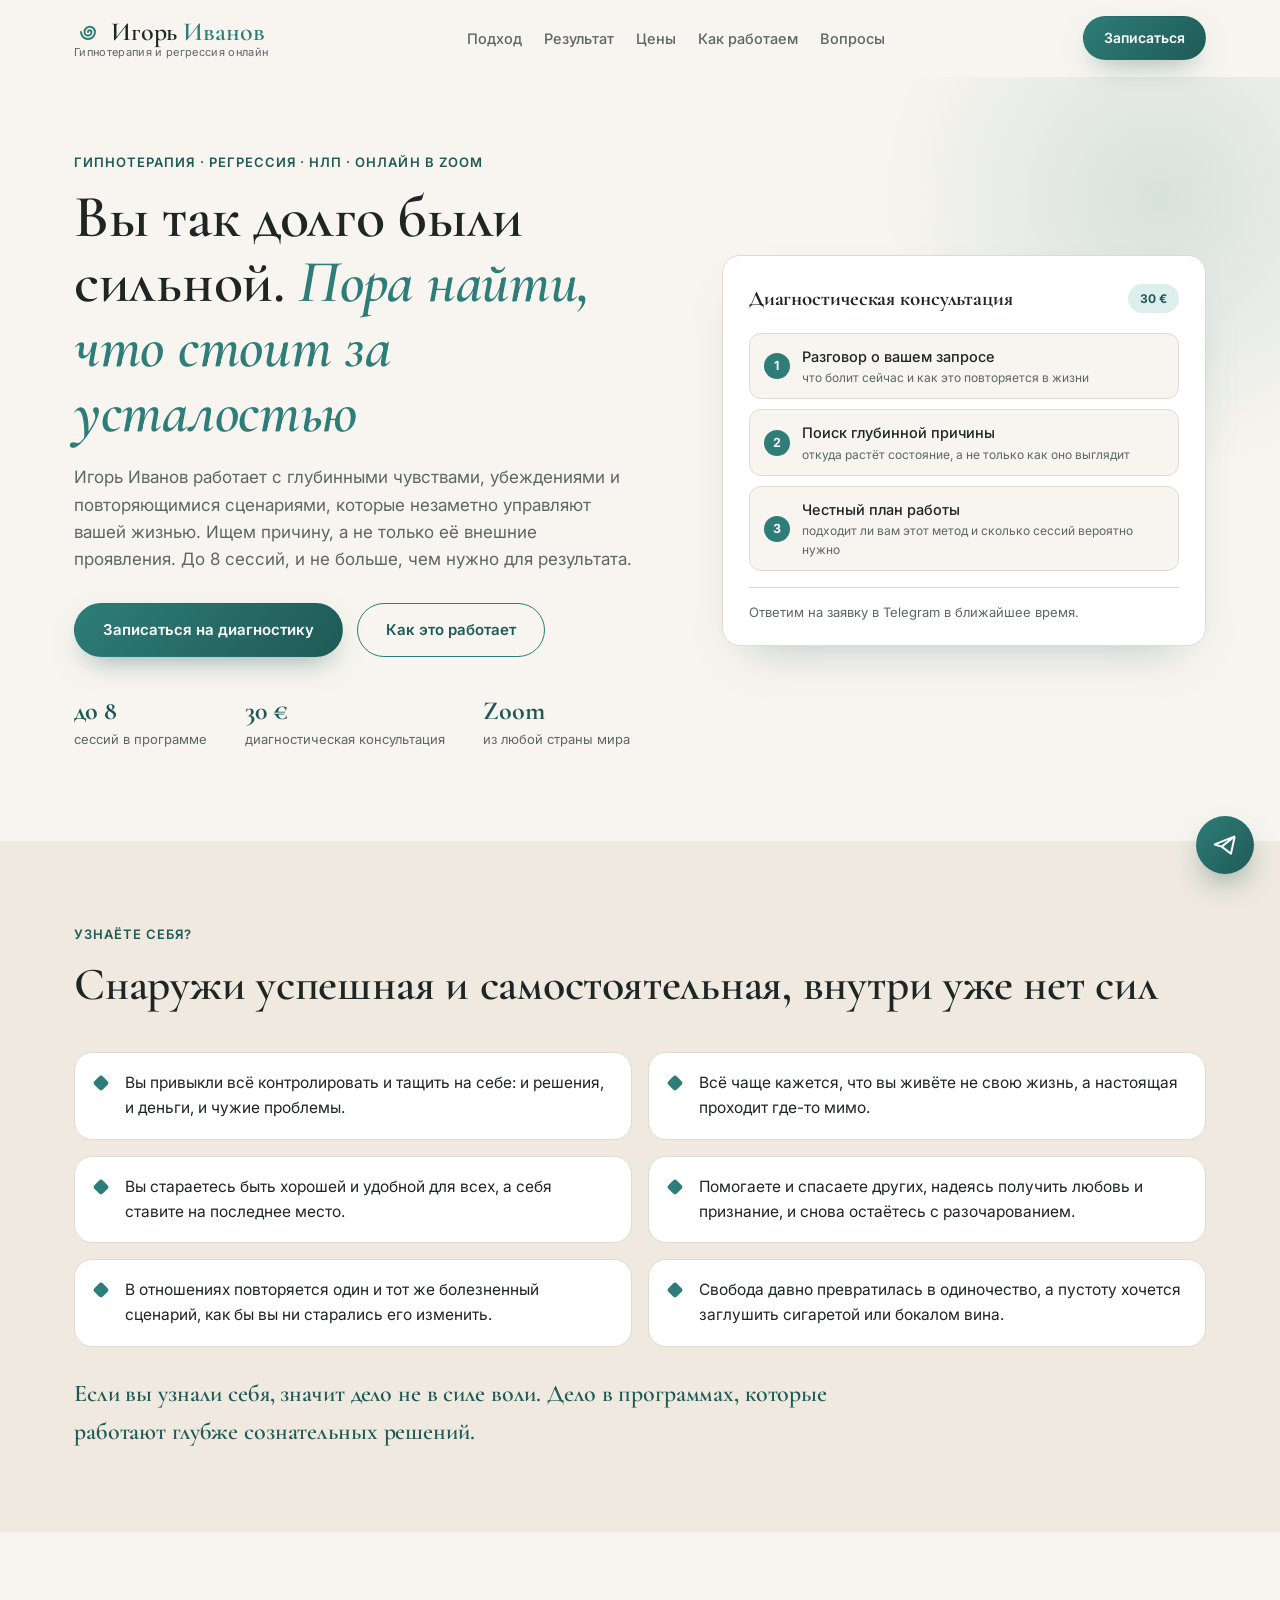
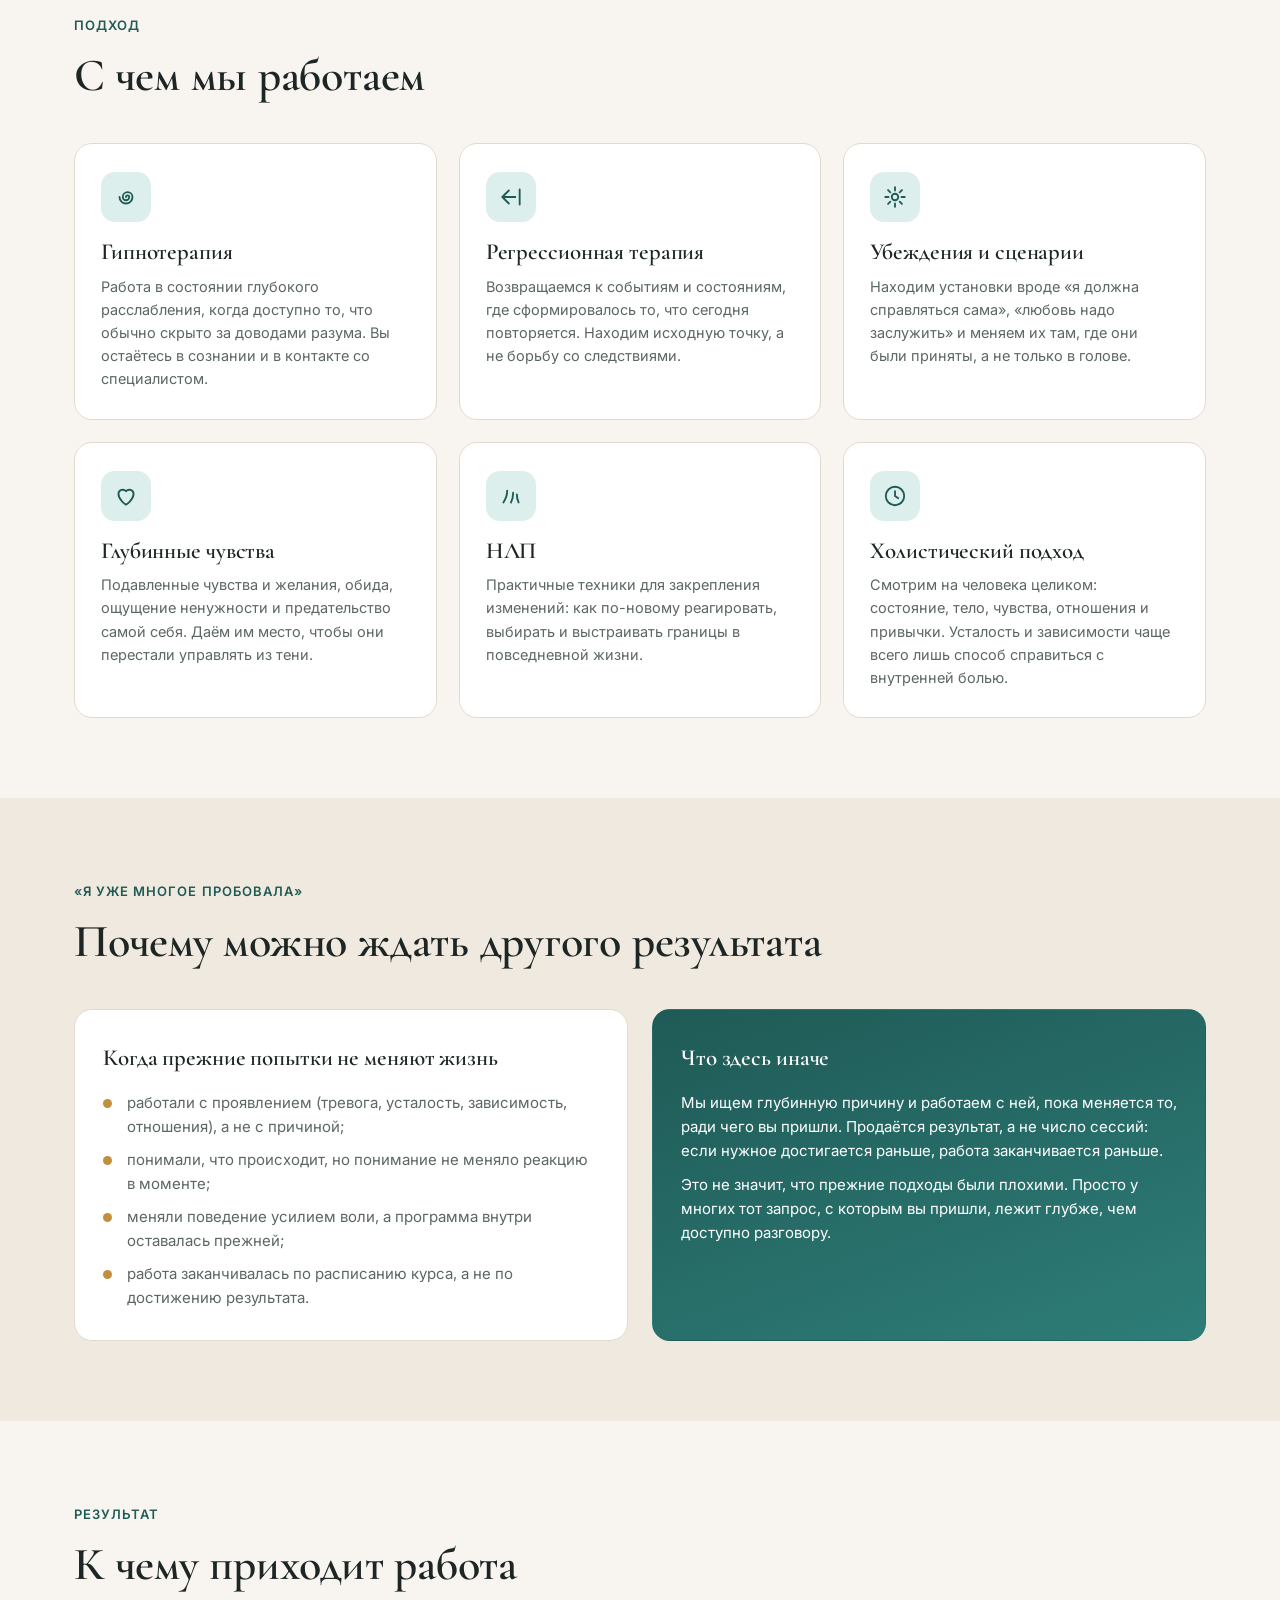
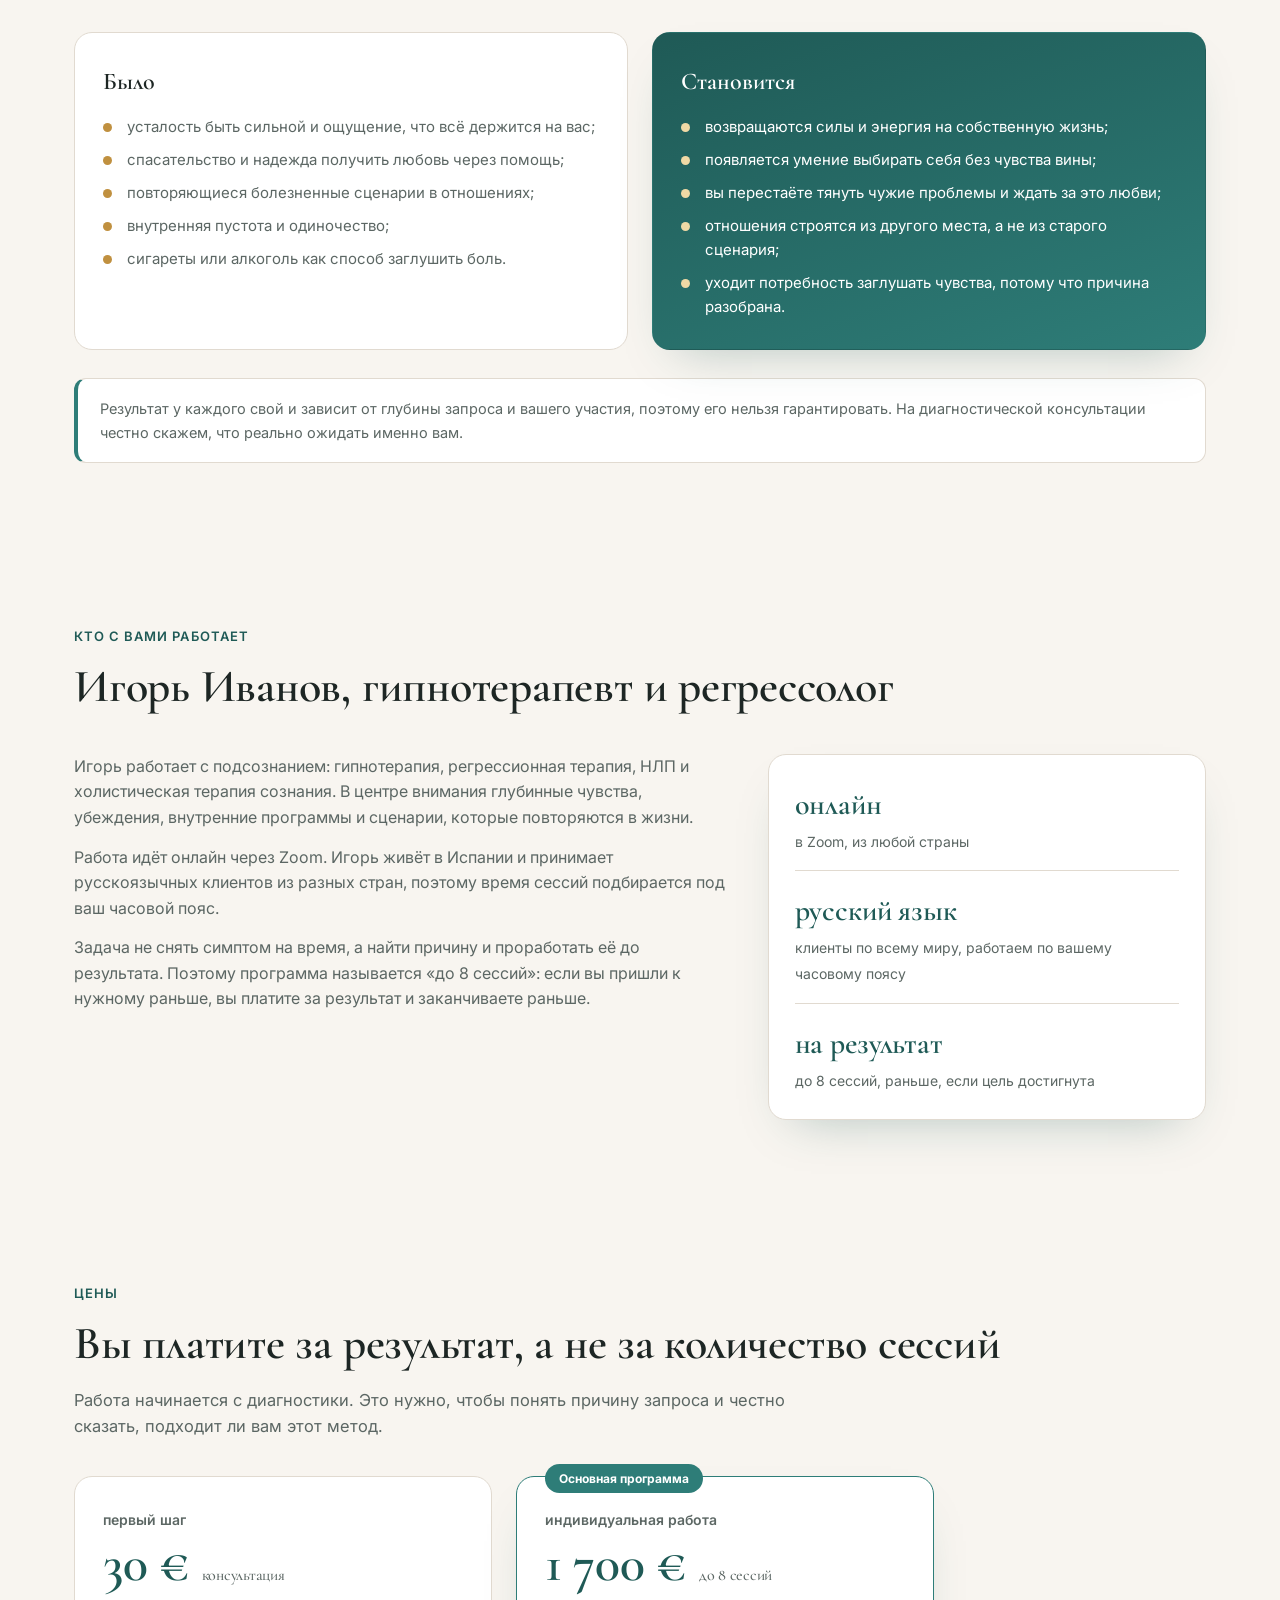
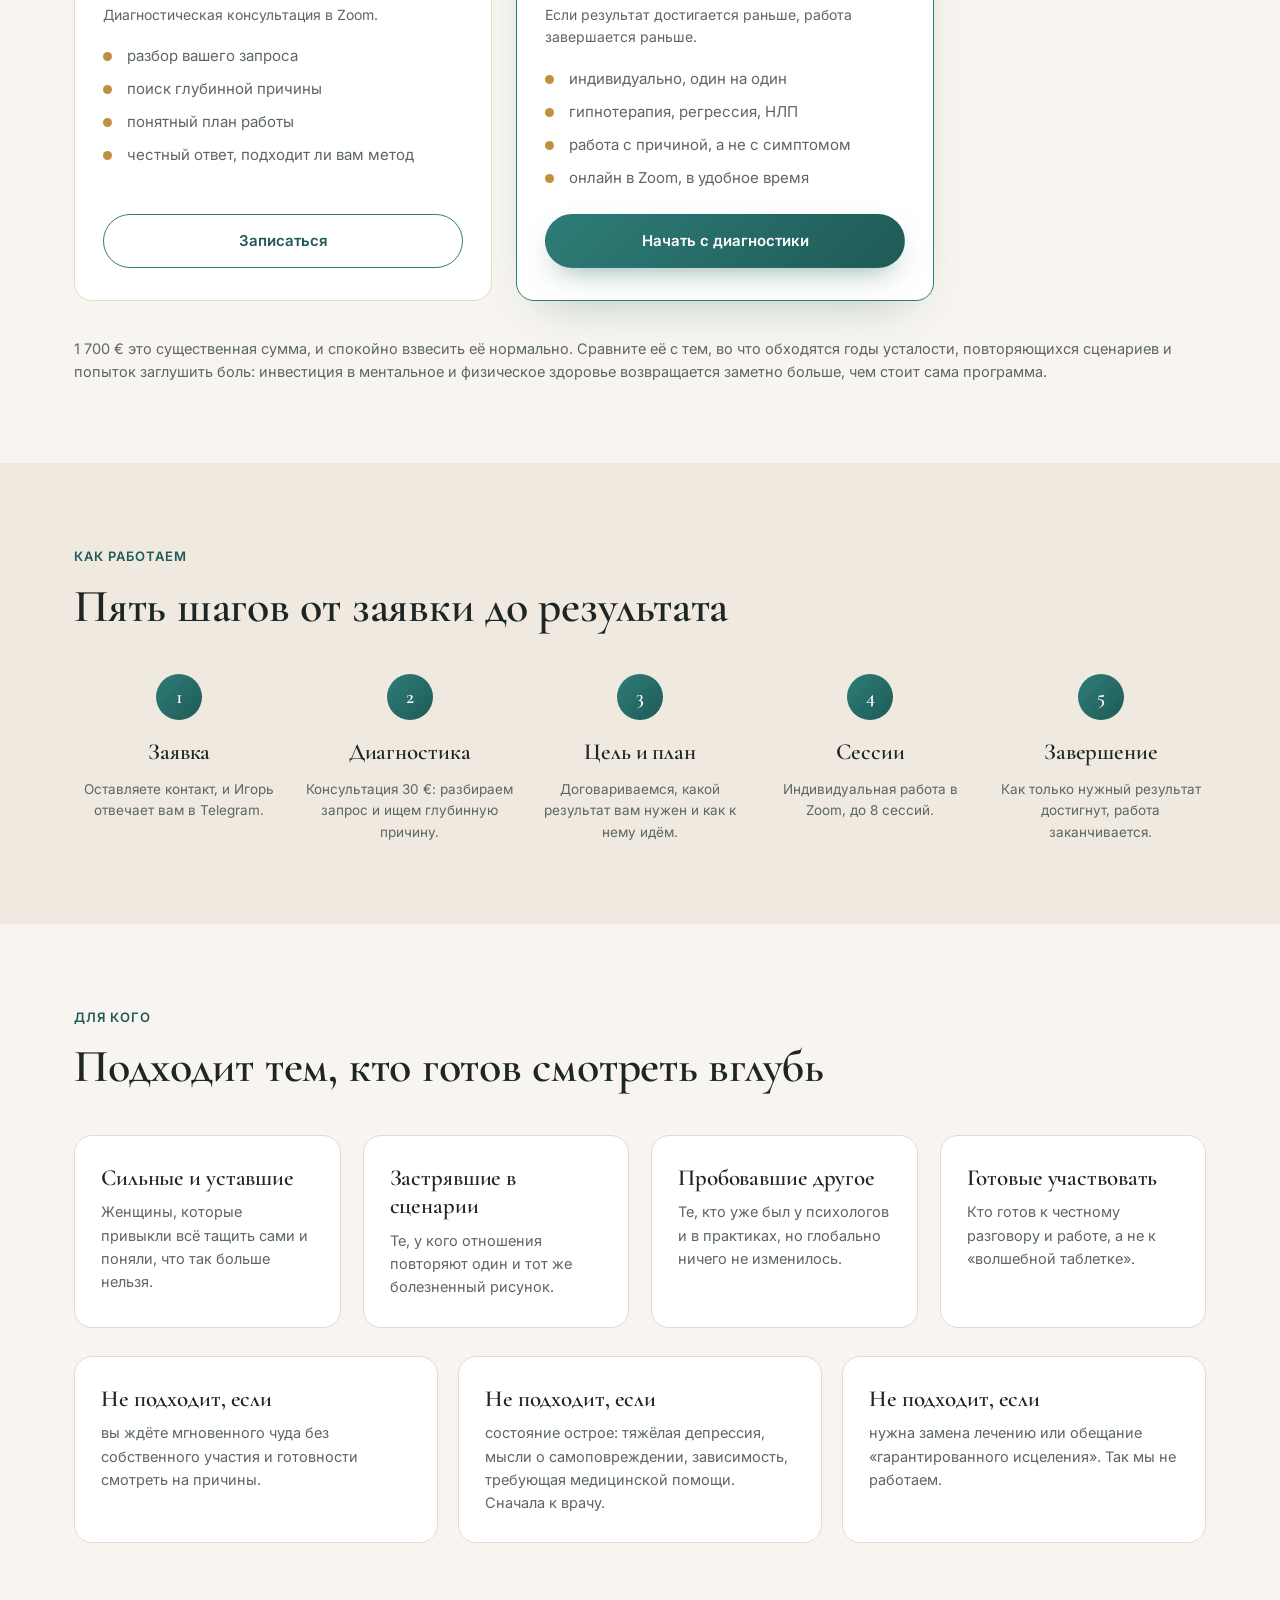
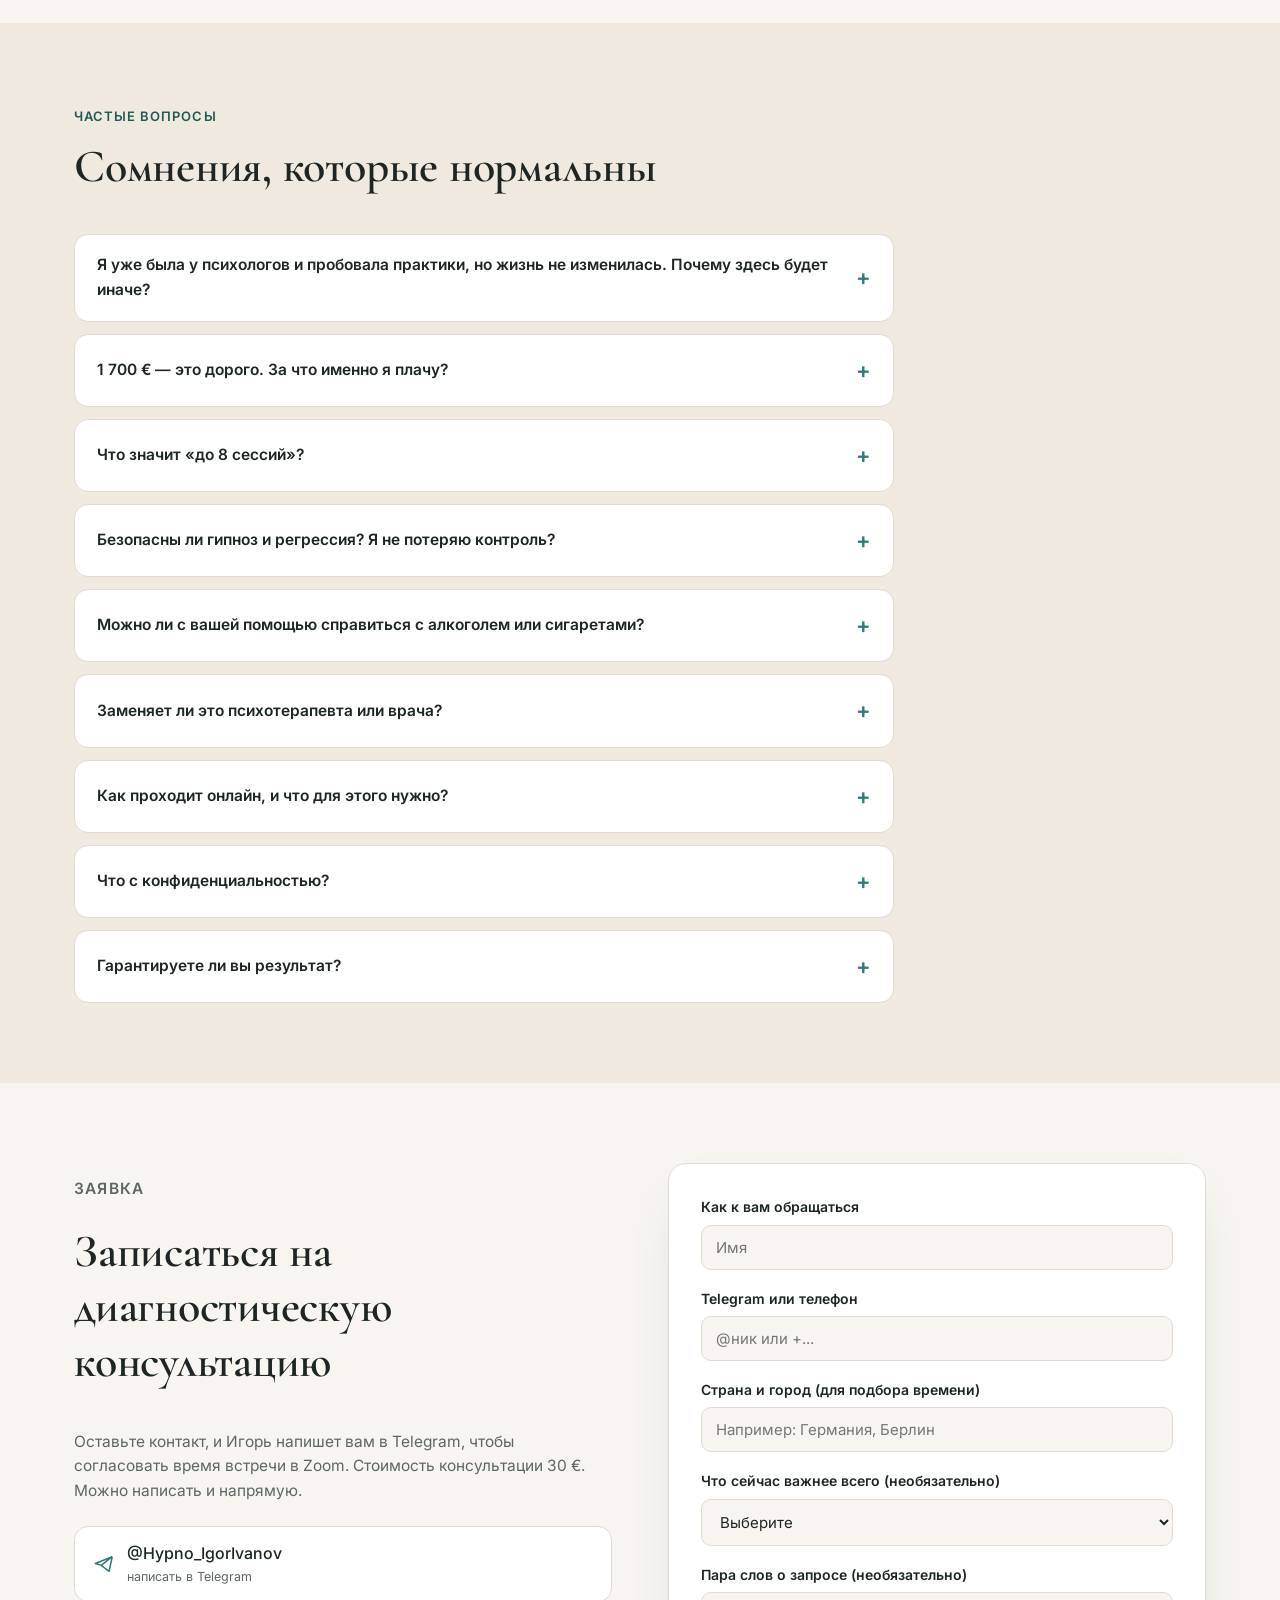
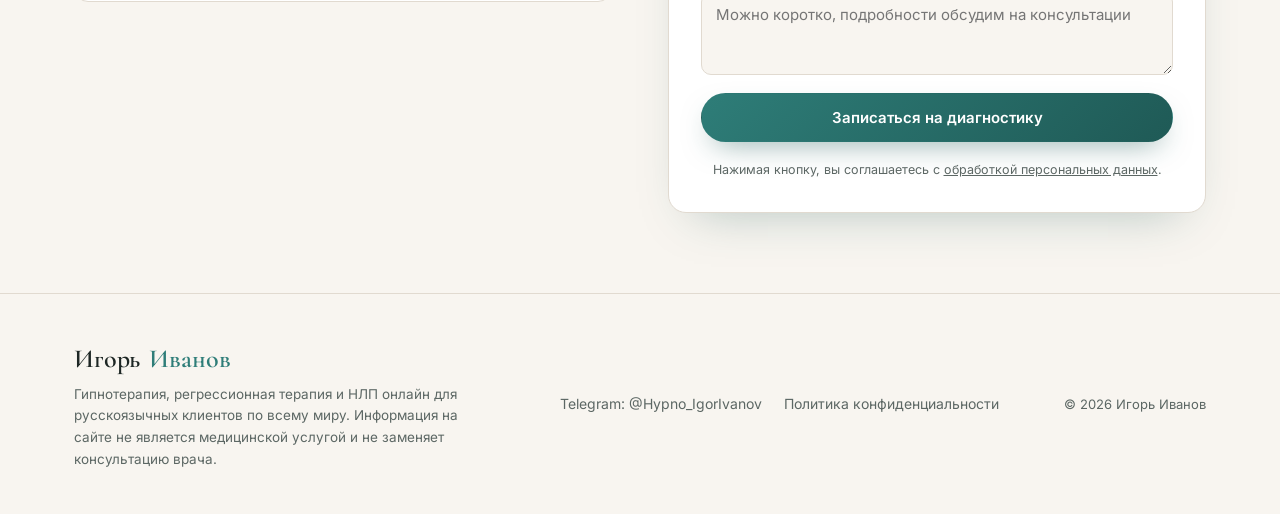
==== index.html @ 389a7cd5 "init: landing for Igor Ivanov hypnotherapist" ====
<!DOCTYPE html>
<html lang="ru">
<head>
<meta charset="UTF-8">
<meta name="viewport" content="width=device-width, initial-scale=1.0">
<title>Игорь Иванов — гипнотерапевт и регрессолог онлайн, работа с подсознанием</title>
<meta name="description" content="Игорь Иванов: гипнотерапия, регрессионная терапия и НЛП онлайн через Zoom для русскоязычных клиентов по всему миру. Находим глубинную причину, а не только симптомы. Диагностическая консультация 30 €, программа до 8 сессий.">
<link rel="preconnect" href="https://fonts.googleapis.com">
<link rel="preconnect" href="https://fonts.gstatic.com" crossorigin>
<link href="https://fonts.googleapis.com/css2?family=Cormorant+Garamond:ital,wght@0,500;0,600;0,700;1,500;1,600&family=Inter:wght@400;500;600;700;800&display=swap" rel="stylesheet">
<link rel="stylesheet" href="styles.css">
<link rel="stylesheet" href="blog/blog.css">
<link rel="alternate" type="application/rss+xml" title="Блог" href="feed.xml">
</head>
<body>

<header class="header" id="header">
  <div class="container header__inner">
    <a href="#top" class="logo">
      <span class="logo__main">
        <svg class="logo__mark" width="28" height="28" viewBox="0 0 32 32" fill="none"><path d="M16 16a2 2 0 0 1 4 0a4 4 0 0 1-8 0a6 6 0 0 1 12 0a8 8 0 0 1-16 0" stroke="currentColor" stroke-width="2.2" stroke-linecap="round"/></svg>
        <span>Игорь <i>Иванов</i></span>
      </span>
      <span class="logo__suffix">Гипнотерапия и регрессия онлайн</span>
    </a>
    <nav class="nav" id="nav">
      <a href="#approach">Подход</a>
      <a href="#result">Результат</a>
      <a href="#pricing">Цены</a>
      <a href="#process">Как работаем</a>
      <a href="#faq">Вопросы</a>
    <!-- BLOGNAV:START --><!-- BLOGNAV:END --></nav>
    <div class="header__actions">
      <a href="#contact" class="btn btn--primary btn--sm">Записаться</a>
    </div>
    <button class="burger" id="burger" aria-label="Меню">
      <span></span><span></span><span></span>
    </button>
  </div>
</header>

<main id="top">

  <!-- HERO -->
  <section class="hero">
    <div class="container hero__inner">
      <div class="hero__content">
        <p class="eyebrow">Гипнотерапия · регрессия · НЛП · онлайн в Zoom</p>
        <h1>Вы так долго были сильной. <span>Пора найти, что стоит за усталостью</span></h1>
        <p class="hero__lead">Игорь Иванов работает с глубинными чувствами, убеждениями и повторяющимися сценариями, которые незаметно управляют вашей жизнью. Ищем причину, а не только её внешние проявления. До 8 сессий, и не больше, чем нужно для результата.</p>
        <div class="hero__cta">
          <a href="#contact" class="btn btn--primary">Записаться на диагностику</a>
          <a href="#approach" class="btn btn--ghost">Как это работает</a>
        </div>
        <div class="hero__stats">
          <div class="stat"><strong>до 8</strong><span>сессий в программе</span></div>
          <div class="stat"><strong>30 €</strong><span>диагностическая консультация</span></div>
          <div class="stat"><strong>Zoom</strong><span>из любой страны мира</span></div>
        </div>
      </div>
      <div class="hero__card">
        <div class="hero__card-top">
          <span class="hero__card-title">Диагностическая консультация</span>
          <span class="hero__card-badge">30 €</span>
        </div>
        <ol class="pipeline">
          <li><span class="pipeline__n">1</span><span>Разговор о вашем запросе<small>что болит сейчас и как это повторяется в жизни</small></span></li>
          <li><span class="pipeline__n">2</span><span>Поиск глубинной причины<small>откуда растёт состояние, а не только как оно выглядит</small></span></li>
          <li><span class="pipeline__n">3</span><span>Честный план работы<small>подходит ли вам этот метод и сколько сессий вероятно нужно</small></span></li>
        </ol>
        <p class="hero__card-foot">Ответим на заявку в Telegram в ближайшее время.</p>
      </div>
    </div>
  </section>

  <!-- УЗНАЁТЕ СЕБЯ -->
  <section class="recognize" id="recognize">
    <div class="container">
      <p class="section-eyebrow">Узнаёте себя?</p>
      <h2 class="section-title">Снаружи успешная и самостоятельная, внутри уже нет сил</h2>
      <ul class="recognize__list">
        <li>Вы привыкли всё контролировать и тащить на себе: и решения, и деньги, и чужие проблемы.</li>
        <li>Всё чаще кажется, что вы живёте не свою жизнь, а настоящая проходит где-то мимо.</li>
        <li>Вы стараетесь быть хорошей и удобной для всех, а себя ставите на последнее место.</li>
        <li>Помогаете и спасаете других, надеясь получить любовь и признание, и снова остаётесь с разочарованием.</li>
        <li>В отношениях повторяется один и тот же болезненный сценарий, как бы вы ни старались его изменить.</li>
        <li>Свобода давно превратилась в одиночество, а пустоту хочется заглушить сигаретой или бокалом вина.</li>
      </ul>
      <p class="recognize__care">Если вы узнали себя, значит дело не в силе воли. Дело в программах, которые работают глубже сознательных решений.</p>
    </div>
  </section>

  <!-- ПОДХОД -->
  <section class="services" id="approach">
    <div class="container">
      <p class="section-eyebrow">Подход</p>
      <h2 class="section-title">С чем мы работаем</h2>
      <div class="audience">
        <div class="audience__card">
          <div class="audience__icon"><svg width="26" height="26" viewBox="0 0 24 24" fill="none"><path d="M12 12a1.5 1.5 0 0 1 3 0a3 3 0 0 1-6 0a4.5 4.5 0 0 1 9 0a6 6 0 0 1-12 0" stroke="currentColor" stroke-width="1.7" stroke-linecap="round"/></svg></div>
          <h3>Гипнотерапия</h3>
          <p>Работа в состоянии глубокого расслабления, когда доступно то, что обычно скрыто за доводами разума. Вы остаётесь в сознании и в контакте со специалистом.</p>
        </div>
        <div class="audience__card">
          <div class="audience__icon"><svg width="26" height="26" viewBox="0 0 24 24" fill="none"><path d="M4 12h12M10 6l-6 6 6 6M20 5v14" stroke="currentColor" stroke-width="1.7" stroke-linecap="round" stroke-linejoin="round"/></svg></div>
          <h3>Регрессионная терапия</h3>
          <p>Возвращаемся к событиям и состояниям, где сформировалось то, что сегодня повторяется. Находим исходную точку, а не борьбу со следствиями.</p>
        </div>
        <div class="audience__card">
          <div class="audience__icon"><svg width="26" height="26" viewBox="0 0 24 24" fill="none"><circle cx="12" cy="12" r="3" stroke="currentColor" stroke-width="1.7"/><path d="M12 3v3M12 18v3M3 12h3M18 12h3M5.6 5.6l2.1 2.1M16.3 16.3l2.1 2.1M18.4 5.6l-2.1 2.1M7.7 16.3l-2.1 2.1" stroke="currentColor" stroke-width="1.7" stroke-linecap="round"/></svg></div>
          <h3>Убеждения и сценарии</h3>
          <p>Находим установки вроде «я должна справляться сама», «любовь надо заслужить» и меняем их там, где они были приняты, а не только в голове.</p>
        </div>
        <div class="audience__card">
          <div class="audience__icon"><svg width="26" height="26" viewBox="0 0 24 24" fill="none"><path d="M12 20s-7-4.4-7-10a4 4 0 0 1 7-2.4A4 4 0 0 1 19 10c0 5.6-7 10-7 10z" stroke="currentColor" stroke-width="1.7" stroke-linejoin="round"/></svg></div>
          <h3>Глубинные чувства</h3>
          <p>Подавленные чувства и желания, обида, ощущение ненужности и предательство самой себя. Даём им место, чтобы они перестали управлять из тени.</p>
        </div>
        <div class="audience__card">
          <div class="audience__icon"><svg width="26" height="26" viewBox="0 0 24 24" fill="none"><path d="M5 18c2-3 3.5-6.5 3.5-11M12 18c1.2-2.6 2-5.4 2-9M19 18c-1-2.4-1.6-4.8-1.6-7.4" stroke="currentColor" stroke-width="1.7" stroke-linecap="round"/></svg></div>
          <h3>НЛП</h3>
          <p>Практичные техники для закрепления изменений: как по-новому реагировать, выбирать и выстраивать границы в повседневной жизни.</p>
        </div>
        <div class="audience__card">
          <div class="audience__icon"><svg width="26" height="26" viewBox="0 0 24 24" fill="none"><circle cx="12" cy="12" r="8.5" stroke="currentColor" stroke-width="1.7"/><path d="M12 7.5V12l3 2" stroke="currentColor" stroke-width="1.7" stroke-linecap="round"/></svg></div>
          <h3>Холистический подход</h3>
          <p>Смотрим на человека целиком: состояние, тело, чувства, отношения и привычки. Усталость и зависимости чаще всего лишь способ справиться с внутренней болью.</p>
        </div>
      </div>
    </div>
  </section>

  <!-- ПОЧЕМУ ЭТО РАБОТАЕТ / ВОЗРАЖЕНИЕ -->
  <section class="method" id="method">
    <div class="container">
      <p class="section-eyebrow">«Я уже многое пробовала»</p>
      <h2 class="section-title">Почему можно ждать другого результата</h2>
      <div class="method__grid">
        <div class="method__box">
          <h3>Когда прежние попытки не меняют жизнь</h3>
          <ul class="checklist">
            <li>работали с проявлением (тревога, усталость, зависимость, отношения), а не с причиной;</li>
            <li>понимали, что происходит, но понимание не меняло реакцию в моменте;</li>
            <li>меняли поведение усилием воли, а программа внутри оставалась прежней;</li>
            <li>работа заканчивалась по расписанию курса, а не по достижению результата.</li>
          </ul>
        </div>
        <div class="method__box method__box--accent">
          <h3>Что здесь иначе</h3>
          <p>Мы ищем глубинную причину и работаем с ней, пока меняется то, ради чего вы пришли. Продаётся результат, а не число сессий: если нужное достигается раньше, работа заканчивается раньше.</p>
          <p>Это не значит, что прежние подходы были плохими. Просто у многих тот запрос, с которым вы пришли, лежит глубже, чем доступно разговору.</p>
        </div>
      </div>
    </div>
  </section>

  <!-- РЕЗУЛЬТАТ -->
  <section class="services" id="result">
    <div class="container">
      <p class="section-eyebrow">Результат</p>
      <h2 class="section-title">К чему приходит работа</h2>
      <div class="ba">
        <div class="ba__col">
          <h3>Было</h3>
          <ul class="checklist">
            <li>усталость быть сильной и ощущение, что всё держится на вас;</li>
            <li>спасательство и надежда получить любовь через помощь;</li>
            <li>повторяющиеся болезненные сценарии в отношениях;</li>
            <li>внутренняя пустота и одиночество;</li>
            <li>сигареты или алкоголь как способ заглушить боль.</li>
          </ul>
        </div>
        <div class="ba__col ba__col--after">
          <h3>Становится</h3>
          <ul class="checklist">
            <li>возвращаются силы и энергия на собственную жизнь;</li>
            <li>появляется умение выбирать себя без чувства вины;</li>
            <li>вы перестаёте тянуть чужие проблемы и ждать за это любви;</li>
            <li>отношения строятся из другого места, а не из старого сценария;</li>
            <li>уходит потребность заглушать чувства, потому что причина разобрана.</li>
          </ul>
        </div>
      </div>
      <p class="notice">Результат у каждого свой и зависит от глубины запроса и вашего участия, поэтому его нельзя гарантировать. На диагностической консультации честно скажем, что реально ожидать именно вам.</p>
    </div>
  </section>

  <!-- ОБ ЭКСПЕРТЕ -->
  <section class="who" id="about">
    <div class="container">
      <p class="section-eyebrow">Кто с вами работает</p>
      <h2 class="section-title">Игорь Иванов, гипнотерапевт и регрессолог</h2>
      <div class="about__grid">
        <div class="about__text">
          <p>Игорь работает с подсознанием: гипнотерапия, регрессионная терапия, НЛП и холистическая терапия сознания. В центре внимания глубинные чувства, убеждения, внутренние программы и сценарии, которые повторяются в жизни.</p>
          <p>Работа идёт онлайн через Zoom. Игорь живёт в Испании и принимает русскоязычных клиентов из разных стран, поэтому время сессий подбирается под ваш часовой пояс.</p>
          <p>Задача не снять симптом на время, а найти причину и проработать её до результата. Поэтому программа называется «до 8 сессий»: если вы пришли к нужному раньше, вы платите за результат и заканчиваете раньше.</p>
        </div>
        <div class="about__facts">
          <div class="about__fact"><strong>онлайн</strong><span>в Zoom, из любой страны</span></div>
          <div class="about__fact"><strong>русский язык</strong><span>клиенты по всему миру, работаем по вашему часовому поясу</span></div>
          <div class="about__fact"><strong>на результат</strong><span>до 8 сессий, раньше, если цель достигнута</span></div>
        </div>
      </div>
    </div>
  </section>

  <!-- ЦЕНЫ -->
  <section class="pricing" id="pricing">
    <div class="container">
      <p class="section-eyebrow">Цены</p>
      <h2 class="section-title">Вы платите за результат, а не за количество сессий</h2>
      <p class="section-lead">Работа начинается с диагностики. Это нужно, чтобы понять причину запроса и честно сказать, подходит ли вам этот метод.</p>
      <div class="price-grid price-grid--2">
        <div class="price-card">
          <p class="price-card__from">первый шаг</p>
          <div class="price-card__num">30 € <small>консультация</small></div>
          <p class="price-card__desc">Диагностическая консультация в Zoom.</p>
          <ul class="checklist">
            <li>разбор вашего запроса</li>
            <li>поиск глубинной причины</li>
            <li>понятный план работы</li>
            <li>честный ответ, подходит ли вам метод</li>
          </ul>
          <a href="#contact" class="btn btn--ghost btn--block">Записаться</a>
        </div>
        <div class="price-card price-card--hot">
          <span class="price-card__badge">Основная программа</span>
          <p class="price-card__from">индивидуальная работа</p>
          <div class="price-card__num">1 700 € <small>до 8 сессий</small></div>
          <p class="price-card__desc">Если результат достигается раньше, работа завершается раньше.</p>
          <ul class="checklist">
            <li>индивидуально, один на один</li>
            <li>гипнотерапия, регрессия, НЛП</li>
            <li>работа с причиной, а не с симптомом</li>
            <li>онлайн в Zoom, в удобное время</li>
          </ul>
          <a href="#contact" class="btn btn--primary btn--block">Начать с диагностики</a>
        </div>
      </div>
      <p class="price__note">1 700 € это существенная сумма, и спокойно взвесить её нормально. Сравните её с тем, во что обходятся годы усталости, повторяющихся сценариев и попыток заглушить боль: инвестиция в ментальное и физическое здоровье возвращается заметно больше, чем стоит сама программа.</p>
    </div>
  </section>

  <!-- ПРОЦЕСС -->
  <section class="process" id="process">
    <div class="container">
      <p class="section-eyebrow">Как работаем</p>
      <h2 class="section-title">Пять шагов от заявки до результата</h2>
      <div class="steps">
        <div class="step"><div class="step__num">1</div><h3>Заявка</h3><p>Оставляете контакт, и Игорь отвечает вам в Telegram.</p></div>
        <div class="step"><div class="step__num">2</div><h3>Диагностика</h3><p>Консультация 30 €: разбираем запрос и ищем глубинную причину.</p></div>
        <div class="step"><div class="step__num">3</div><h3>Цель и план</h3><p>Договариваемся, какой результат вам нужен и как к нему идём.</p></div>
        <div class="step"><div class="step__num">4</div><h3>Сессии</h3><p>Индивидуальная работа в Zoom, до 8 сессий.</p></div>
        <div class="step"><div class="step__num">5</div><h3>Завершение</h3><p>Как только нужный результат достигнут, работа заканчивается.</p></div>
      </div>
    </div>
  </section>

  <!-- ДЛЯ КОГО -->
  <section class="who" id="who">
    <div class="container">
      <p class="section-eyebrow">Для кого</p>
      <h2 class="section-title">Подходит тем, кто готов смотреть вглубь</h2>
      <div class="audience audience--4">
        <div class="audience__card">
          <h3>Сильные и уставшие</h3>
          <p>Женщины, которые привыкли всё тащить сами и поняли, что так больше нельзя.</p>
        </div>
        <div class="audience__card">
          <h3>Застрявшие в сценарии</h3>
          <p>Те, у кого отношения повторяют один и тот же болезненный рисунок.</p>
        </div>
        <div class="audience__card">
          <h3>Пробовавшие другое</h3>
          <p>Те, кто уже был у психологов и в практиках, но глобально ничего не изменилось.</p>
        </div>
        <div class="audience__card">
          <h3>Готовые участвовать</h3>
          <p>Кто готов к честному разговору и работе, а не к «волшебной таблетке».</p>
        </div>
      </div>
      <div class="notfit">
        <div class="audience__card"><h3>Не подходит, если</h3><p>вы ждёте мгновенного чуда без собственного участия и готовности смотреть на причины.</p></div>
        <div class="audience__card"><h3>Не подходит, если</h3><p>состояние острое: тяжёлая депрессия, мысли о самоповреждении, зависимость, требующая медицинской помощи. Сначала к врачу.</p></div>
        <div class="audience__card"><h3>Не подходит, если</h3><p>нужна замена лечению или обещание «гарантированного исцеления». Так мы не работаем.</p></div>
      </div>
    </div>
  </section>

  <!-- FAQ -->
  <section class="faq" id="faq">
    <div class="container">
      <p class="section-eyebrow">Частые вопросы</p>
      <h2 class="section-title">Сомнения, которые нормальны</h2>
      <div class="faq__list">
        <details class="faq__item">
          <summary>Я уже была у психологов и пробовала практики, но жизнь не изменилась. Почему здесь будет иначе?</summary>
          <p>Гарантировать нельзя, но можно объяснить различие. Многие подходы работают на уровне осознания: вы всё понимаете, а реакция остаётся прежней. Здесь работа идёт с подсознанием, где сидят программы и сценарии, и продолжается до достижения результата, а не до конца курса. На диагностической консультации за 30 € вы сможете проверить подход, прежде чем решать про программу.</p>
        </details>
        <details class="faq__item">
          <summary>1 700 € — это дорого. За что именно я плачу?</summary>
          <p>За индивидуальную работу до результата: поиск глубинной причины и её проработку, а не за часы по счётчику. Если нужное достигается раньше, чем за 8 сессий, работа заканчивается раньше. Эту сумму стоит сравнивать с тем, чего стоят годы усталости, повторяющихся сценариев и способов заглушить боль для вашего здоровья, отношений и жизни.</p>
        </details>
        <details class="faq__item">
          <summary>Что значит «до 8 сессий»?</summary>
          <p>Это максимум, а не обязательный объём. Сколько сессий потребуется именно вам, будет понятно после диагностики. Иногда результат приходит быстрее, и тогда работа заканчивается раньше.</p>
        </details>
        <details class="faq__item">
          <summary>Безопасны ли гипноз и регрессия? Я не потеряю контроль?</summary>
          <p>В гипнотерапии вы остаётесь в сознании, слышите специалиста и можете в любой момент выйти из состояния. Это глубокое расслабление, а не отключение. Если вы переживаете острое психическое состояние или принимаете назначенные врачом препараты, расскажите об этом заранее.</p>
        </details>
        <details class="faq__item">
          <summary>Можно ли с вашей помощью справиться с алкоголем или сигаретами?</summary>
          <p>Мы работаем с причиной: пустотой, одиночеством, болью, которую хочется заглушить. Когда причина разобрана, потребность часто ослабевает. При выраженной физической зависимости обязательно подключайте врача: наша работа его не заменяет.</p>
        </details>
        <details class="faq__item">
          <summary>Заменяет ли это психотерапевта или врача?</summary>
          <p>Нет. Это не медицинская услуга и не лечение. Если у вас депрессия, требующая медицинской помощи, или другие тяжёлые состояния, обращайтесь к врачу. Работа с подсознанием может идти параллельно, если врач не против.</p>
        </details>
        <details class="faq__item">
          <summary>Как проходит онлайн, и что для этого нужно?</summary>
          <p>Встречи в Zoom. Нужны компьютер или телефон, наушники и тихое место, где вас никто не потревожит около часа. Игорь находится в Испании и работает с клиентами в разных часовых поясах, время согласуется индивидуально.</p>
        </details>
        <details class="faq__item">
          <summary>Что с конфиденциальностью?</summary>
          <p>Всё, что вы рассказываете, остаётся между вами и специалистом. Заявка с сайта приходит напрямую в Telegram и не передаётся третьим лицам.</p>
        </details>
        <details class="faq__item">
          <summary>Гарантируете ли вы результат?</summary>
          <p>Нет, и честно об этом говорим: результат зависит от глубины запроса и вашего участия. Гарантируем внимательную индивидуальную работу и прямоту. После диагностики вы получите понятную картину, чего реально ждать.</p>
        </details>
      </div>
    </div>
  </section>

  <!-- ФОРМА -->
  <section class="form-section" id="contact">
    <div class="container form-section__inner">
      <div class="form-section__text">
        <p class="section-eyebrow">Заявка</p>
        <h2 class="section-title">Записаться на диагностическую консультацию</h2>
        <p>Оставьте контакт, и Игорь напишет вам в Telegram, чтобы согласовать время встречи в Zoom. Стоимость консультации 30 €. Можно написать и напрямую.</p>
        <div class="form-section__contacts">
          <a href="https://t.me/Hypno_IgorIvanov" target="_blank" rel="noopener" class="contact-card">
            <svg width="22" height="22" viewBox="0 0 24 24" fill="none"><path d="M21 4L2.5 11.5L9 13.5M21 4L17.5 20L9 13.5M21 4L9 13.5" stroke="currentColor" stroke-width="1.7" stroke-linejoin="round"/></svg>
            <span>@Hypno_IgorIvanov<small>написать в Telegram</small></span>
          </a>
        </div>
      </div>
      <form class="form" id="leadForm">
        <input type="text" name="_gotcha" style="display:none" tabindex="-1" autocomplete="off">
        <label>
          <span>Как к вам обращаться</span>
          <input type="text" name="name" placeholder="Имя" required>
        </label>
        <label>
          <span>Telegram или телефон</span>
          <input type="text" name="contact" placeholder="@ник или +..." required>
        </label>
        <label>
          <span>Страна и город (для подбора времени)</span>
          <input type="text" name="place" placeholder="Например: Германия, Берлин">
        </label>
        <label>
          <span>Что сейчас важнее всего (необязательно)</span>
          <select name="topic">
            <option value="">Выберите</option>
            <option>Усталость и ощущение пустоты</option>
            <option>Повторяющиеся сценарии в отношениях</option>
            <option>Чувство ненужности, спасательство</option>
            <option>Алкоголь или сигареты</option>
            <option>Другое</option>
          </select>
        </label>
        <label>
          <span>Пара слов о запросе (необязательно)</span>
          <textarea name="comment" rows="3" placeholder="Можно коротко, подробности обсудим на консультации"></textarea>
        </label>
        <button type="submit" class="btn btn--primary btn--block">Записаться на диагностику</button>
        <p class="form__hint">Нажимая кнопку, вы соглашаетесь с <a href="privacy.html" target="_blank">обработкой персональных данных</a>.</p>
      </form>
    </div>
  </section>

<!-- BLOG:START --><!-- BLOG:END -->
</main>

<a href="https://t.me/Hypno_IgorIvanov" target="_blank" rel="noopener" class="fab" aria-label="Написать в Telegram">
  <svg width="26" height="26" viewBox="0 0 24 24" fill="none"><path d="M21 4L2.5 11.5L9 13.5M21 4L17.5 20L9 13.5M21 4L9 13.5" stroke="currentColor" stroke-width="1.8" stroke-linejoin="round"/></svg>
</a>

<footer class="footer">
  <div class="container footer__inner">
    <div class="footer__brand">
      <span class="logo__main">Игорь <i>Иванов</i></span>
      <p>Гипнотерапия, регрессионная терапия и НЛП онлайн для русскоязычных клиентов по всему миру. Информация на сайте не является медицинской услугой и не заменяет консультацию врача.</p>
    </div>
    <div class="footer__links">
      <a href="https://t.me/Hypno_IgorIvanov" target="_blank" rel="noopener">Telegram: @Hypno_IgorIvanov</a>
      <a href="privacy.html">Политика конфиденциальности</a>
    </div>
    <div class="footer__copy">
      <span>© <span id="year"></span> Игорь Иванов</span>
    </div>
  </div>
</footer>

<script src="script.js"></script>
</body>
</html>
---- styles.css ----
:root {
  --bg: #f8f5f0;
  --bg-alt: #efe9df;
  --surface: #ffffff;
  --ink: #1d2624;
  --ink-soft: #5c6764;
  --accent: #2e7d78;
  --accent-dark: #1f5a56;
  --accent-soft: #dcefec;
  --ok: #c0903f;
  --border: #e1dad0;
  --shadow: 0 22px 48px -26px rgba(31, 90, 86, 0.35);
  --radius: 18px;
  --font-head: 'Cormorant Garamond', Georgia, serif;
  --font-body: 'Inter', sans-serif;
}

* { box-sizing: border-box; margin: 0; padding: 0; }
html { scroll-behavior: smooth; }
body {
  font-family: var(--font-body);
  background: var(--bg);
  color: var(--ink);
  line-height: 1.6;
  -webkit-font-smoothing: antialiased;
}
img { max-width: 100%; display: block; }
a { color: inherit; text-decoration: none; }
ul { list-style: none; }
strong { font-weight: 700; }

.container { max-width: 1180px; margin: 0 auto; padding: 0 24px; }

.section-eyebrow, .eyebrow {
  display: inline-block;
  font-size: 13px;
  font-weight: 600;
  letter-spacing: 0.08em;
  text-transform: uppercase;
  color: var(--accent-dark);
  margin-bottom: 12px;
}
.section-title {
  font-family: var(--font-head);
  font-size: clamp(28px, 3.4vw, 40px);
  font-weight: 700;
  line-height: 1.2;
  margin-bottom: 40px;
  color: var(--ink);
}
.section-lead { color: var(--ink-soft); max-width: 740px; margin: -24px 0 36px; font-size: 16.5px; }

.btn {
  display: inline-flex;
  align-items: center;
  justify-content: center;
  gap: 8px;
  padding: 14px 28px;
  border-radius: 999px;
  font-weight: 600;
  font-size: 15px;
  border: 1.5px solid transparent;
  cursor: pointer;
  font-family: var(--font-body);
  transition: transform 0.2s ease, box-shadow 0.2s ease, background 0.2s ease;
  white-space: normal;
  text-align: center;
}
.btn--primary {
  background: linear-gradient(135deg, var(--accent), var(--accent-dark));
  color: #fff;
  box-shadow: 0 12px 30px -12px rgba(31, 90, 86, 0.55);
}
.btn--primary:hover { transform: translateY(-2px); box-shadow: 0 16px 36px -12px rgba(31, 90, 86, 0.6); }
.btn--ghost { background: transparent; border-color: var(--accent); color: var(--accent-dark); }
.btn--ghost:hover { background: rgba(46, 125, 120, 0.08); }
.btn--sm { padding: 10px 20px; font-size: 14px; }
.btn--block { width: 100%; }

/* HEADER */
.header {
  position: sticky;
  top: 0;
  z-index: 100;
  background: rgba(248, 245, 240, 0.92);
  backdrop-filter: blur(10px);
  border-bottom: 1px solid transparent;
  transition: border-color 0.2s ease, box-shadow 0.2s ease;
}
.header.scrolled { border-color: var(--border); box-shadow: 0 8px 24px -20px rgba(30, 70, 66, 0.35); }
.header__inner {
  display: flex;
  align-items: center;
  justify-content: space-between;
  gap: 24px;
  min-width: 0;
  padding: 16px 24px;
}
.logo { display: flex; flex-direction: column; align-items: flex-start; line-height: 1.1; flex-shrink: 0; }
.logo__main { font-family: var(--font-head); font-weight: 700; font-size: 22px; color: var(--ink); }
.logo__main i { font-style: normal; color: var(--accent); }
.logo__suffix { font-size: 11px; color: var(--ink-soft); letter-spacing: 0.03em; }

.nav { display: flex; gap: 22px; flex-wrap: wrap; }
.nav a { font-size: 14.5px; font-weight: 500; color: var(--ink-soft); white-space: nowrap; transition: color 0.2s ease; }
.nav a:hover { color: var(--accent-dark); }
.header__actions { display: flex; align-items: center; gap: 14px; flex-shrink: 0; }

.burger { display: none; flex-direction: column; justify-content: center; gap: 5px; width: 36px; height: 36px; background: none; border: none; cursor: pointer; }
.burger span { display: block; height: 2px; width: 100%; background: var(--ink); border-radius: 2px; transition: 0.25s ease; }
.burger.is-open span:nth-child(1) { transform: translateY(7px) rotate(45deg); }
.burger.is-open span:nth-child(2) { opacity: 0; }
.burger.is-open span:nth-child(3) { transform: translateY(-7px) rotate(-45deg); }

/* HERO */
.hero { padding: 72px 0 90px; position: relative; overflow: hidden; }
.hero::before {
  content: "";
  position: absolute;
  right: -160px; top: -160px;
  width: 560px; height: 560px;
  border-radius: 50%;
  background: radial-gradient(circle, rgba(46, 125, 120, 0.16), rgba(46, 125, 120, 0) 70%);
  pointer-events: none;
}
.hero__inner {
  position: relative;
  display: grid;
  grid-template-columns: 1.1fr 0.9fr;
  gap: 56px;
  align-items: center;
}
.hero__inner > * { min-width: 0; }
.hero h1 {
  font-family: var(--font-head);
  font-size: clamp(32px, 4.4vw, 52px);
  font-weight: 700;
  line-height: 1.14;
  margin-bottom: 20px;
}
.hero h1 span { color: var(--accent); }
.hero__lead { font-size: 17px; color: var(--ink-soft); max-width: 560px; margin-bottom: 30px; }
.hero__cta { display: flex; gap: 14px; flex-wrap: wrap; margin-bottom: 40px; }
.hero__stats { display: flex; gap: 38px; flex-wrap: wrap; }
.stat strong { display: block; font-family: var(--font-head); font-size: 26px; font-weight: 700; color: var(--accent-dark); line-height: 1.1; }
.stat span { font-size: 13px; color: var(--ink-soft); }
.hero__note { font-size: 13px; color: var(--ink-soft); margin-top: 12px; }

.hero__card {
  background: var(--surface);
  border-radius: var(--radius);
  box-shadow: var(--shadow);
  border: 1px solid var(--border);
  padding: 26px 26px 22px;
}
.hero__card-top { display: flex; align-items: center; justify-content: space-between; gap: 12px; margin-bottom: 18px; }
.hero__card-title { font-family: var(--font-head); font-weight: 700; font-size: 17px; }
.hero__card-badge { background: var(--accent-soft); color: var(--accent-dark); font-size: 12px; font-weight: 700; padding: 5px 12px; border-radius: 999px; white-space: nowrap; }
.pipeline { display: flex; flex-direction: column; gap: 10px; }
.pipeline li {
  display: flex; align-items: center; gap: 12px;
  background: var(--bg);
  border: 1px solid var(--border);
  border-radius: 12px;
  padding: 11px 14px;
  font-size: 14.5px;
  font-weight: 500;
}
.pipeline__n {
  flex-shrink: 0;
  width: 26px; height: 26px;
  border-radius: 50%;
  background: var(--accent);
  color: #fff;
  font-size: 12.5px; font-weight: 700;
  display: flex; align-items: center; justify-content: center;
}
.pipeline li small { display: block; font-size: 12px; font-weight: 400; color: var(--ink-soft); }
.hero__card-foot { margin-top: 16px; font-size: 13px; color: var(--ink-soft); border-top: 1px solid var(--border); padding-top: 14px; }

/* RECOGNIZE */
.recognize { padding: 80px 0; background: var(--bg-alt); }
.recognize__list { display: grid; grid-template-columns: 1fr 1fr; gap: 16px; margin: 0 0 28px; }
.recognize__list li {
  background: var(--surface); border: 1px solid var(--border); border-radius: var(--radius);
  padding: 18px 20px 18px 50px; position: relative; font-size: 15.5px;
}
.recognize__list li::before {
  content: ""; position: absolute; left: 20px; top: 24px; width: 12px; height: 12px;
  border-radius: 3px; background: var(--accent); transform: rotate(45deg);
}
.recognize__care { font-family: var(--font-head); font-size: 20px; font-weight: 600; color: var(--accent-dark); max-width: 780px; }

/* SERVICES / CARDS */
.services { padding: 80px 0; }
.audience { display: grid; grid-template-columns: repeat(3, 1fr); gap: 22px; }
.audience--4 { grid-template-columns: repeat(4, 1fr); }
.audience__card { background: var(--surface); border-radius: var(--radius); padding: 28px 26px; border: 1px solid var(--border); }
.audience__icon {
  width: 50px; height: 50px; border-radius: 14px;
  background: var(--accent-soft); color: var(--accent-dark);
  display: flex; align-items: center; justify-content: center; margin-bottom: 16px;
}
.audience__card h3 { font-family: var(--font-head); font-size: 19px; margin-bottom: 8px; line-height: 1.25; }
.audience__card p { font-size: 14.5px; color: var(--ink-soft); }

/* METHOD */
.method { padding: 80px 0; background: var(--bg-alt); }
.method__grid { display: grid; grid-template-columns: 1fr 1fr; gap: 24px; }
.method__box { background: var(--surface); border: 1px solid var(--border); border-radius: var(--radius); padding: 30px 28px; }
.method__box h3 { font-family: var(--font-head); font-size: 20px; margin-bottom: 14px; }
.method__box p { font-size: 15px; color: var(--ink-soft); margin-bottom: 10px; }
.method__box p:last-child { margin-bottom: 0; }
.method__box--accent { background: linear-gradient(160deg, #1f5a56, #2e7d78); border-color: transparent; }
.method__box--accent h3, .method__box--accent p, .method__box--accent li { color: #fff; }
.method__box--accent .checklist li::before { background: #fff; }
.checklist { display: flex; flex-direction: column; gap: 9px; }
.checklist li { position: relative; padding-left: 24px; font-size: 15px; color: var(--ink-soft); }
.checklist li::before { content: ""; position: absolute; left: 0; top: 8px; width: 9px; height: 9px; border-radius: 50%; background: var(--ok); }
.checklist--wide { margin-top: 12px; }

/* PRICING */
.pricing { padding: 80px 0; }
.price-grid { display: grid; grid-template-columns: repeat(3, 1fr); gap: 24px; margin-bottom: 36px; }
.price-card {
  position: relative;
  background: var(--surface); border: 1px solid var(--border); border-radius: var(--radius);
  padding: 32px 28px; display: flex; flex-direction: column;
}
.price-card--hot { border-color: var(--accent); box-shadow: var(--shadow); }
.price-card__badge {
  position: absolute; top: -13px; left: 28px;
  background: var(--accent); color: #fff; font-size: 12px; font-weight: 700;
  padding: 5px 14px; border-radius: 999px;
}
.price-card__from { font-size: 14px; font-weight: 600; color: var(--ink-soft); margin-bottom: 6px; }
.price-card__num { font-family: var(--font-head); font-size: 44px; font-weight: 700; color: var(--accent-dark); line-height: 1.05; }
.price-card__num small { font-size: 16px; font-weight: 500; color: var(--ink-soft); }
.price-card__desc { font-size: 14px; color: var(--ink-soft); margin: 12px 0 18px; }
.price-card .checklist { margin-bottom: 24px; flex-grow: 1; }
.price__table { border: 1px solid var(--border); border-radius: var(--radius); overflow: hidden; background: var(--surface); }
.price__row { display: grid; grid-template-columns: 1.1fr 1.5fr 0.9fr; gap: 16px; padding: 17px 26px; border-bottom: 1px solid var(--border); align-items: center; font-size: 15px; }
.price__row:last-child { border-bottom: none; }
.price__row--head { background: var(--bg-alt); font-size: 13px; font-weight: 700; text-transform: uppercase; letter-spacing: 0.04em; color: var(--ink-soft); }
.price__row span:first-child { font-weight: 600; }
.price__row span:last-child { font-weight: 700; color: var(--accent-dark); text-align: right; }
.price__row--head span:last-child { color: var(--ink-soft); }
.price__note { margin-top: 18px; font-size: 14.5px; color: var(--ink-soft); }

/* PROCESS */
.process { padding: 80px 0; background: var(--bg-alt); }
.steps { display: grid; grid-template-columns: repeat(5, 1fr); gap: 20px; }
.step { text-align: center; }
.step__num {
  width: 46px; height: 46px; border-radius: 50%;
  background: linear-gradient(135deg, var(--accent), var(--accent-dark)); color: #fff;
  font-family: var(--font-head); font-weight: 700; font-size: 18px;
  display: flex; align-items: center; justify-content: center; margin: 0 auto 14px;
}
.step h3 { font-family: var(--font-head); font-size: 17px; margin-bottom: 8px; }
.step p { font-size: 13.5px; color: var(--ink-soft); }

/* WHO */
.who { padding: 80px 0; }

/* FAQ */
.faq { padding: 80px 0; background: var(--bg-alt); }
.faq__list { max-width: 820px; display: flex; flex-direction: column; gap: 12px; }
.faq__item { background: var(--surface); border: 1px solid var(--border); border-radius: 14px; padding: 18px 22px; }
.faq__item summary {
  cursor: pointer; font-weight: 600; font-size: 15.5px; list-style: none;
  display: flex; justify-content: space-between; align-items: center; gap: 16px;
}
.faq__item summary::-webkit-details-marker { display: none; }
.faq__item summary::after { content: "+"; font-size: 22px; color: var(--accent); margin-left: 12px; flex-shrink: 0; }
.faq__item[open] summary::after { content: "−"; }
.faq__item p { margin-top: 12px; font-size: 14.5px; color: var(--ink-soft); }

/* FORM */
.form-section { padding: 80px 0; }
.form-section__inner { display: grid; grid-template-columns: 1fr 1fr; gap: 56px; align-items: start; }
.form-section__inner > * { min-width: 0; }
.form-section__text p { font-size: 15.5px; color: var(--ink-soft); margin: 14px 0 22px; }
.form-section__contacts { display: flex; flex-direction: column; gap: 12px; }
.contact-card {
  display: flex; align-items: center; gap: 12px;
  background: var(--surface); border: 1px solid var(--border); border-radius: 14px;
  padding: 14px 18px; font-weight: 500; transition: border-color 0.2s ease;
}
.contact-card svg { color: var(--accent); flex-shrink: 0; }
.contact-card:hover { border-color: var(--accent); }
.contact-card small { display: block; font-size: 12.5px; font-weight: 400; color: var(--ink-soft); }
.form {
  background: var(--surface); border: 1px solid var(--border); border-radius: var(--radius);
  padding: 32px; box-shadow: var(--shadow); display: flex; flex-direction: column; gap: 18px;
}
.form label { display: flex; flex-direction: column; gap: 6px; font-size: 14px; font-weight: 600; color: var(--ink); }
.form input, .form textarea, .form select {
  font-family: var(--font-body); border: 1.5px solid var(--border); border-radius: 10px;
  padding: 12px 14px; font-size: 15px; color: var(--ink); background: var(--bg); resize: vertical;
}
.form input:focus, .form textarea:focus, .form select:focus { outline: none; border-color: var(--accent); }
.form__hint { font-size: 12.5px; color: var(--ink-soft); text-align: center; }
.form__hint a { text-decoration: underline; }

/* FOOTER */
.footer { padding: 44px 0; border-top: 1px solid var(--border); }
.footer__inner { display: flex; justify-content: space-between; align-items: center; flex-wrap: wrap; gap: 20px; }
.footer__brand p { font-size: 13.5px; color: var(--ink-soft); margin-top: 4px; max-width: 420px; }
.footer__links { display: flex; gap: 22px; flex-wrap: wrap; }
.footer__links a { font-size: 14px; color: var(--ink-soft); }
.footer__links a:hover { color: var(--accent-dark); }
.footer__copy { font-size: 13px; color: var(--ink-soft); }
.footer__bottom { padding: 30px 0; text-align: center; font-size: 13px; color: var(--ink-soft); }

/* FAB */
.fab {
  position: fixed; bottom: 26px; right: 26px; width: 58px; height: 58px; border-radius: 50%;
  background: linear-gradient(135deg, var(--accent), var(--accent-dark)); color: #fff;
  display: flex; align-items: center; justify-content: center;
  box-shadow: 0 14px 30px -10px rgba(31, 90, 86, 0.6); z-index: 90; transition: transform 0.2s ease;
}
.fab:hover { transform: scale(1.08); }

/* REVEAL */
.reveal { opacity: 0; transform: translateY(18px); transition: opacity 0.6s ease, transform 0.6s ease; }
.reveal.is-visible { opacity: 1; transform: translateY(0); }

/* BREAKPOINTS */
@media (max-width: 1180px) {
  .nav { gap: 16px; }
  .nav a { font-size: 14px; }
}
@media (max-width: 1100px) {
  .nav { display: none; }
  .burger { display: flex; }
  .nav.is-open {
    display: flex; flex-direction: column; position: absolute; top: 100%; left: 0; right: 0;
    background: var(--surface); padding: 20px 24px; border-bottom: 1px solid var(--border); gap: 16px;
  }
}
@media (max-width: 900px) {
  .hero__inner { grid-template-columns: 1fr; }
  .recognize__list { grid-template-columns: 1fr; }
  .audience, .audience--4 { grid-template-columns: 1fr 1fr; }
  .method__grid { grid-template-columns: 1fr; }
  .price-grid { grid-template-columns: 1fr; max-width: 460px; }
  .steps { grid-template-columns: repeat(2, 1fr); }
  .form-section__inner { grid-template-columns: 1fr; }
  .price__row { grid-template-columns: 1fr; gap: 4px; }
  .price__row span:last-child { text-align: left; }
  .price__row--head { display: none; }
}
@media (max-width: 820px) { .header__actions .btn { display: none; } .header__inner { gap: 12px; } }
@media (max-width: 560px) {
  .audience, .audience--4 { grid-template-columns: 1fr; }
  .steps { grid-template-columns: 1fr; }
  .logo__main { font-size: 20px; }
  .hero__stats { gap: 24px; }
  .form { padding: 24px 20px; }
  .hero { padding: 48px 0 64px; }
}
@media (max-width: 380px) {
  .logo__suffix { display: none; }
}

/* ===== DOC PAGES ===== */
.tag { display: inline-block; padding: 6px 14px; border: 1px solid var(--border); border-radius: 999px; font-size: 12.5px; font-weight: 700; color: var(--accent-dark); background: var(--surface); }
.doc-header { position: sticky; top: 0; z-index: 100; background: rgba(248, 245, 240, 0.94); backdrop-filter: blur(10px); border-bottom: 1px solid var(--border); }
.container.doc-bar { max-width: 920px; padding-left: 48px; padding-right: 48px; }
.doc-bar { display: flex; align-items: center; justify-content: space-between; height: 76px; }
.doc-bar__actions { display: flex; align-items: center; gap: 14px; }
.container.doc-hero, .container.doc-section { max-width: 920px; padding-left: 48px; padding-right: 48px; }
.doc-hero { padding-top: 56px; padding-bottom: 36px; }
.doc-hero .tag { margin-bottom: 16px; }
.doc-hero h1 { font-family: var(--font-head); font-size: 34px; line-height: 1.2; margin-bottom: 14px; }
.doc-hero p { color: var(--ink-soft); font-size: 16px; max-width: 660px; }
.doc-section { padding-top: 0; padding-bottom: 70px; }
.doc-section h2 { font-family: var(--font-head); font-size: 22px; margin: 0 0 18px; color: var(--accent-dark); }
.doc-section h2:not(:first-child) { margin-top: 40px; }
.script-block { background: var(--surface); border: 1px solid var(--border); border-radius: var(--radius); padding: 22px 26px; margin-bottom: 14px; }
.script-block h3 { font-family: var(--font-head); font-size: 16.5px; margin-bottom: 10px; color: var(--accent-dark); }
.script-block p { color: var(--ink); font-size: 14.5px; margin-bottom: 10px; }
.script-block p:last-child { margin-bottom: 0; }
.script-block .who { color: var(--ink-soft); font-weight: 600; }
.material-grid { display: grid; grid-template-columns: repeat(3, 1fr); gap: 24px; margin-top: 8px; }
.material-card { background: var(--surface); border: 1px solid var(--border); border-radius: var(--radius); padding: 28px; display: flex; flex-direction: column; gap: 12px; }
.material-card__icon { margin-bottom: 4px; color: var(--accent); }
.material-card h3 { font-family: var(--font-head); font-size: 18px; }
.material-card p { color: var(--ink-soft); font-size: 14px; flex-grow: 1; }
.usp-grid { display: grid; grid-template-columns: repeat(3, 1fr); gap: 22px; margin-bottom: 8px; }
.usp { background: var(--surface); border: 1px solid var(--border); border-radius: var(--radius); padding: 24px; }
.usp__num { display: block; font-family: var(--font-head); font-size: 28px; font-weight: 700; color: var(--accent-dark); margin-bottom: 8px; }
.usp p { color: var(--ink-soft); font-size: 14px; }
.grid { display: grid; gap: 22px; }
.grid--3 { grid-template-columns: repeat(3, 1fr); }
.grid .doc-service { border: 1px solid var(--border); border-radius: var(--radius); padding: 24px; background: var(--surface); }
.grid .doc-service h4 { font-family: var(--font-head); font-size: 16px; margin: 8px 0; }
.grid .doc-service p { color: var(--ink-soft); font-size: 13.5px; }
.grid .doc-service__tag { display: inline-block; font-size: 12.5px; font-weight: 700; color: var(--accent-dark); text-transform: uppercase; letter-spacing: 0.03em; }
.doc-price-table { border: 1px solid var(--border); border-radius: var(--radius); overflow: hidden; background: var(--surface); margin-bottom: 16px; }
.doc-price-row { display: grid; grid-template-columns: 1.1fr 1.6fr 0.8fr; gap: 16px; padding: 16px 22px; border-bottom: 1px solid var(--border); font-size: 14.5px; align-items: center; }
.doc-price-row:last-child { border-bottom: none; }
.doc-price-row--head { background: var(--accent-dark); color: #fff; font-weight: 700; font-size: 13px; text-transform: uppercase; letter-spacing: 0.03em; }
.doc-price-row span:first-child { font-weight: 700; }
.doc-price-row--head span:first-child { color: #fff; }
.doc-price-row span:last-child { font-weight: 700; color: var(--accent-dark); text-align: right; }
.doc-price-row--head span:last-child { color: #fff; }

@media (max-width: 900px) {
  .container.doc-hero, .container.doc-section, .container.doc-bar { padding-left: 24px; padding-right: 24px; }
  .material-grid, .usp-grid, .grid--3 { grid-template-columns: 1fr; }
  .doc-price-row { grid-template-columns: 1fr; gap: 4px; }
  .doc-price-row span:last-child { text-align: left; }
  .doc-hero h1 { font-size: 27px; }
}

/* CASE */
.case { padding: 80px 0; }
.case__grid { display: grid; grid-template-columns: 0.9fr 1.1fr; gap: 36px; align-items: center; }
.case__grid > * { min-width: 0; }
.case__box { background: linear-gradient(160deg, #1f5a56, #2e7d78); border-radius: var(--radius); padding: 14px 30px; box-shadow: var(--shadow); }
.case__row { display: flex; flex-direction: column; gap: 4px; padding: 20px 0; color: #fff; }
.case__row + .case__row { border-top: 1px solid rgba(255,255,255,.25); }
.case__row span { font-size: 14px; opacity: .85; }
.case__row strong { font-family: var(--font-head); font-size: 34px; line-height: 1.1; }
.case__row i { font-style: normal; opacity: .7; }
.case__text p { font-size: 15.5px; color: var(--ink-soft); margin-bottom: 12px; }
.case__note { font-size: 13.5px !important; border-left: 3px solid var(--accent); padding-left: 14px; }
@media (max-width: 900px) { .case__grid { grid-template-columns: 1fr; } }

/* sivtsova: логотип-знак, кейсы, об эксперте */
.logo__main { display: inline-flex; align-items: center; gap: 9px; }
.logo__mark { flex-shrink: 0; color: var(--accent); }
.cases-grid { display: grid; grid-template-columns: repeat(3, 1fr); gap: 22px; }
.case-card { background: var(--surface); border: 1px solid var(--border); border-radius: var(--radius); padding: 26px; box-shadow: var(--shadow); min-width: 0; }
.case-card__niche { font-size: 12.5px; font-weight: 600; letter-spacing: .06em; text-transform: uppercase; color: var(--accent-dark); margin-bottom: 10px; }
.case-card__num { font-family: var(--font-head); font-weight: 700; font-size: 34px; line-height: 1.1; color: var(--ink); margin-bottom: 6px; }
.case-card__num small { font-size: 15px; font-weight: 500; color: var(--ink-soft); }
.case-card p { font-size: 14.5px; color: var(--ink-soft); }
.case-card__tags { display: flex; flex-wrap: wrap; gap: 6px; margin-top: 14px; }
.case-card__tags span { background: var(--accent-soft); color: var(--accent-dark); font-size: 12px; font-weight: 600; padding: 4px 10px; border-radius: 999px; }
.about__grid { display: grid; grid-template-columns: 1.2fr 0.8fr; gap: 36px; align-items: start; }
.about__grid > * { min-width: 0; }
.about__text p { color: var(--ink-soft); margin-bottom: 14px; font-size: 16px; }
.about__facts { background: var(--surface); border: 1px solid var(--border); border-radius: var(--radius); padding: 10px 26px; box-shadow: var(--shadow); }
.about__fact { padding: 16px 0; }
.about__fact + .about__fact { border-top: 1px solid var(--border); }
.about__fact strong { display: block; font-family: var(--font-head); font-size: 26px; color: var(--accent-dark); }
.about__fact span { font-size: 14px; color: var(--ink-soft); }
.notfit { display: grid; grid-template-columns: repeat(3, 1fr); gap: 20px; margin-top: 28px; }
@media (max-width: 900px) { .cases-grid, .notfit { grid-template-columns: 1fr 1fr; } .about__grid { grid-template-columns: 1fr; } }
@media (max-width: 560px) { .cases-grid, .notfit { grid-template-columns: 1fr; } }

/* ivanov: типографика заголовков, результат, дисклеймер */
.section-title, .hero h1, .hero__card-title, .audience__card h3, .method__box h3, .step h3, .case__row strong,
.price-card__num, .stat strong, .about__fact strong, .doc-hero h1, .doc-section h2, .script-block h3, .usp__num,
.recognize__care, .material-card h3, .doc-service h4, .logo__main { letter-spacing: -0.005em; }
.section-title { font-size: clamp(32px, 3.8vw, 46px); font-weight: 600; }
.hero h1 { font-size: clamp(36px, 5vw, 60px); font-weight: 600; line-height: 1.08; }
.hero h1 span { font-style: italic; }
.audience__card h3, .method__box h3, .step h3 { font-size: 23px; font-weight: 600; }
.recognize__care { font-size: 24px; font-weight: 600; }
.logo__main { font-size: 26px; font-weight: 600; }
.price-card__num { font-size: 52px; font-weight: 600; }
.hero__card-title { font-size: 21px; }
.about__fact strong { font-size: 30px; font-weight: 600; }
.doc-hero h1 { font-size: 40px; font-weight: 600; }
.doc-section h2 { font-size: 27px; font-weight: 600; }
.script-block h3 { font-size: 20px; font-weight: 600; }
.usp__num { font-size: 30px; font-weight: 600; }
.pipeline__n { font-family: var(--font-body); }
.step__num { font-weight: 600; font-size: 20px; }
.notice { margin-top: 28px; background: var(--surface); border: 1px solid var(--border); border-left: 4px solid var(--accent); border-radius: 12px; padding: 18px 22px; font-size: 14.5px; color: var(--ink-soft); }
.ba { display: grid; grid-template-columns: 1fr 1fr; gap: 24px; }
.ba__col { border-radius: var(--radius); padding: 30px 28px; border: 1px solid var(--border); background: var(--surface); }
.ba__col--after { background: linear-gradient(160deg, #1f5a56, #2e7d78); border-color: transparent; box-shadow: var(--shadow); }
.ba__col h3 { font-family: var(--font-head); font-size: 24px; font-weight: 600; margin-bottom: 14px; }
.ba__col--after h3, .ba__col--after li { color: #fff; }
.ba__col--after .checklist li::before { background: #f0d9a5; }
@media (max-width: 900px) { .ba { grid-template-columns: 1fr; } }
@media (max-width: 560px) { .logo__main { font-size: 22px; } .price-card__num { font-size: 44px; } }
.price-grid--2 { grid-template-columns: repeat(2, 1fr); max-width: 860px; }
@media (max-width: 900px) { .price-grid--2 { grid-template-columns: 1fr; max-width: 460px; } }
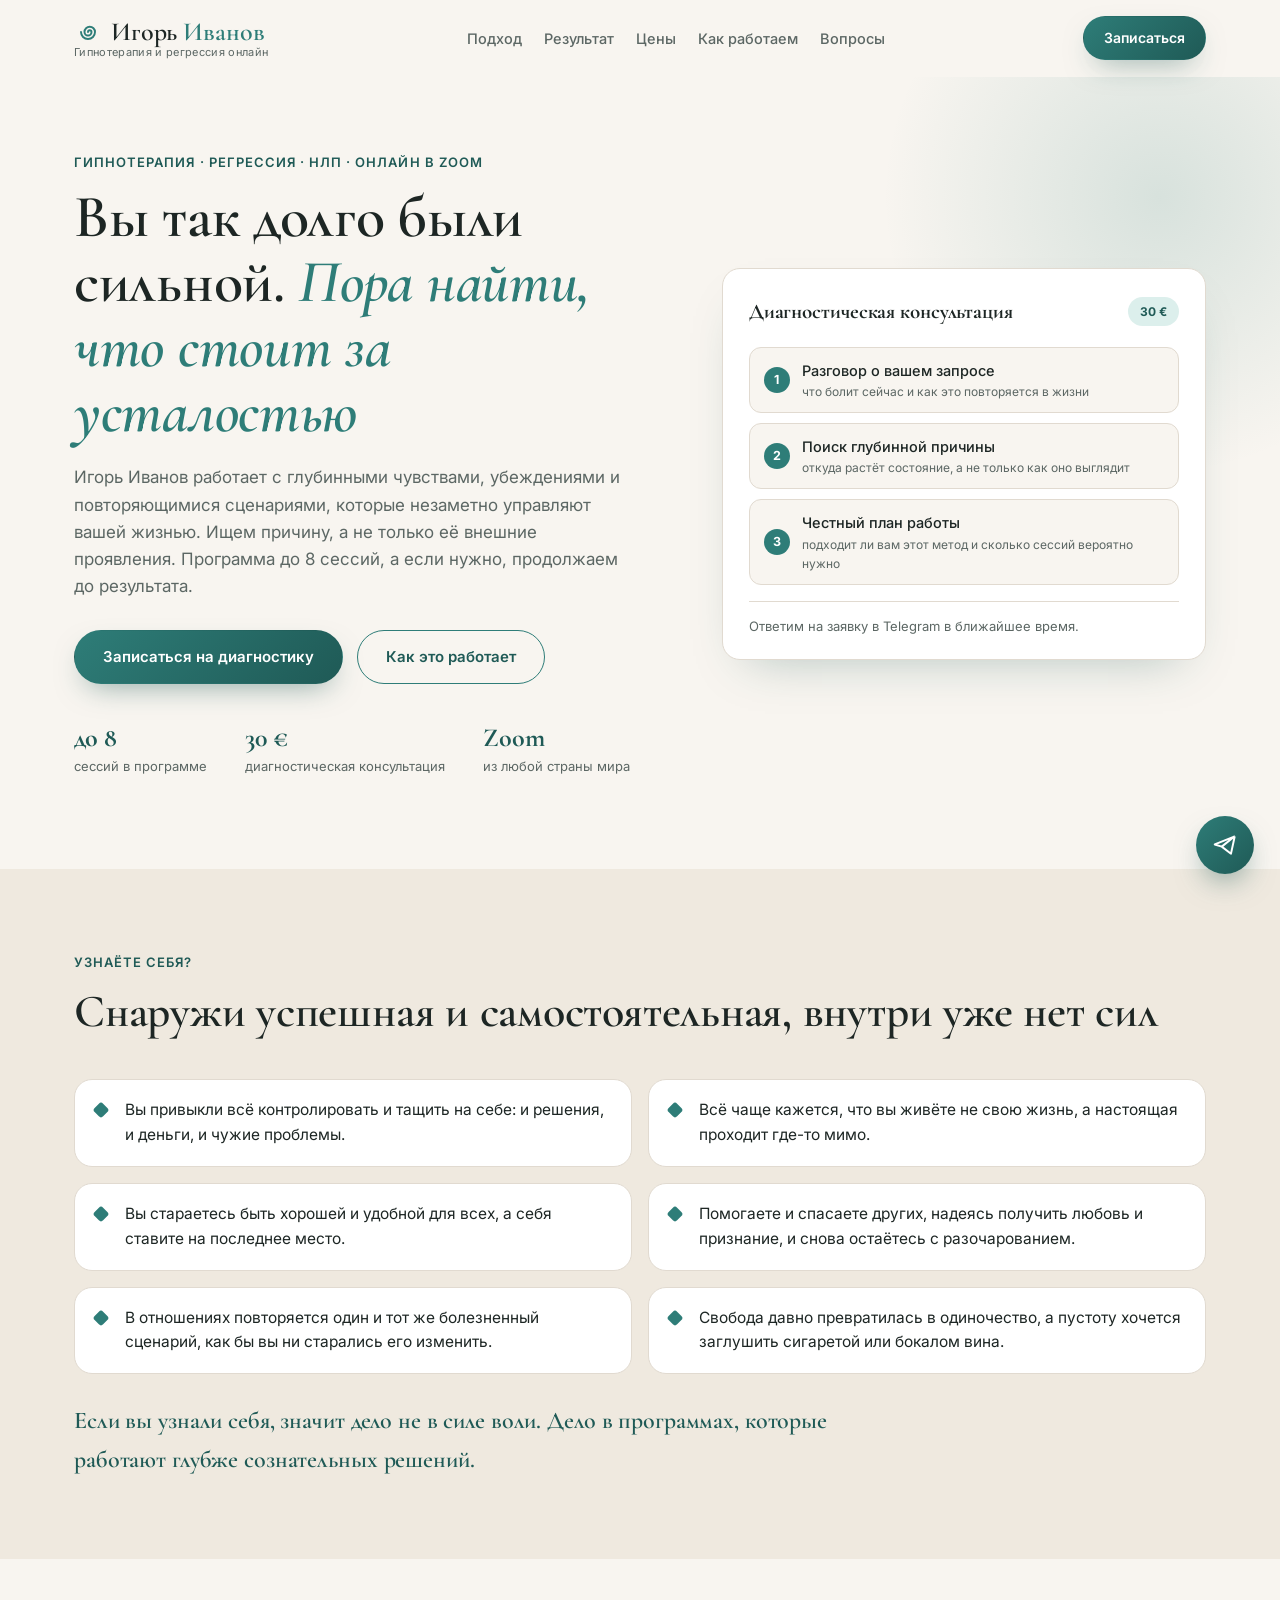
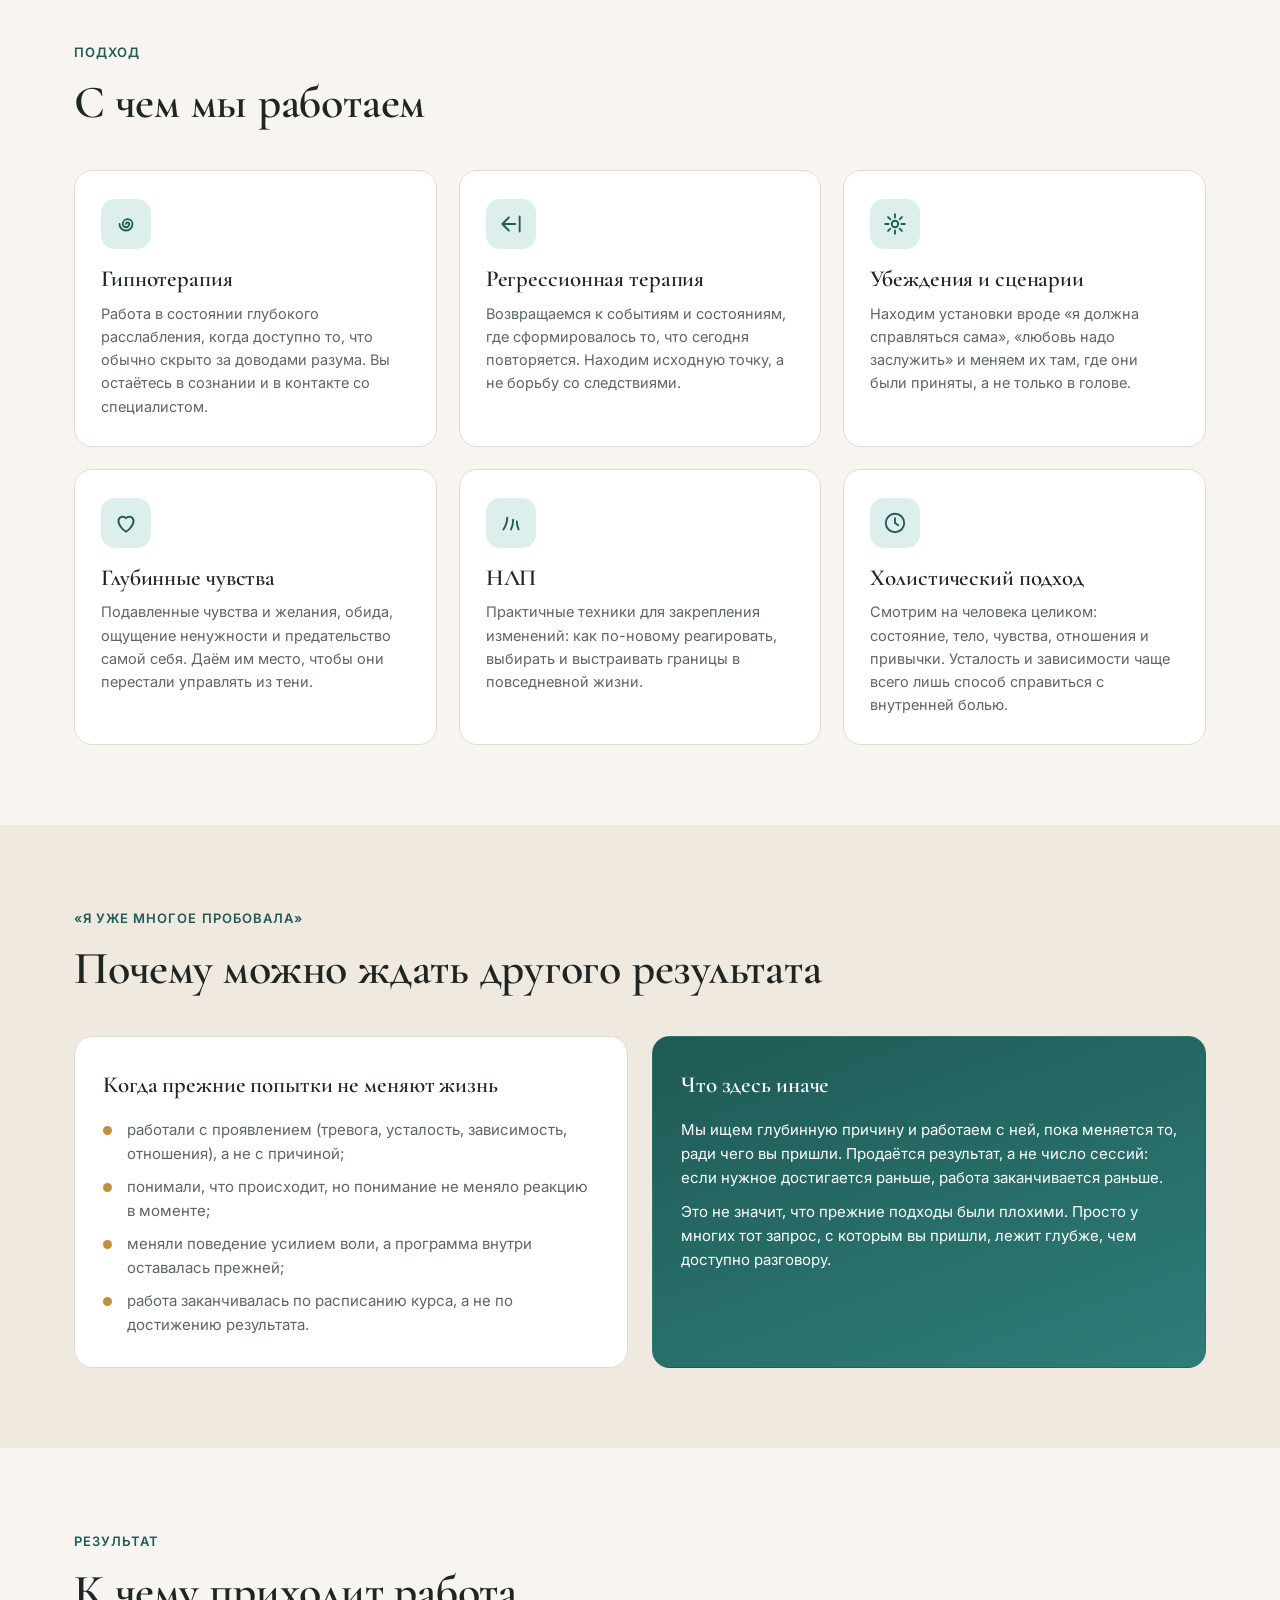
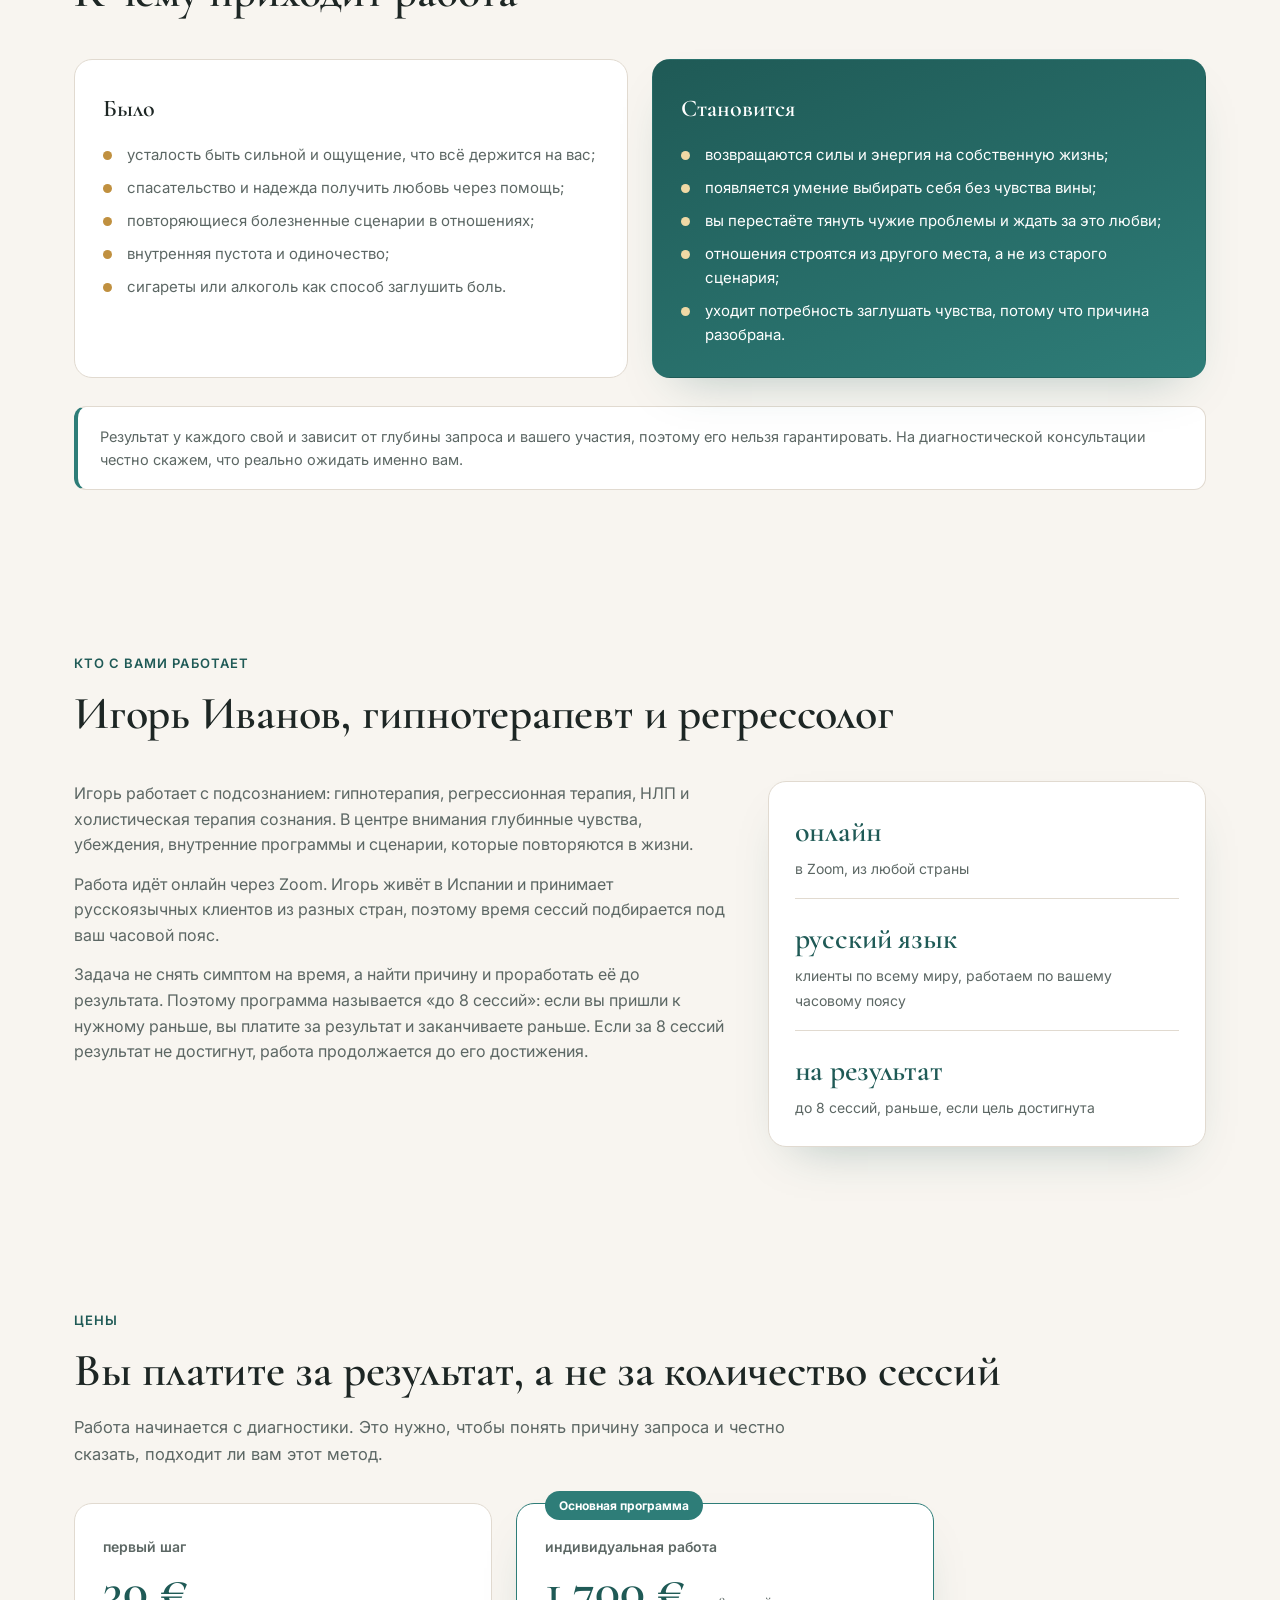
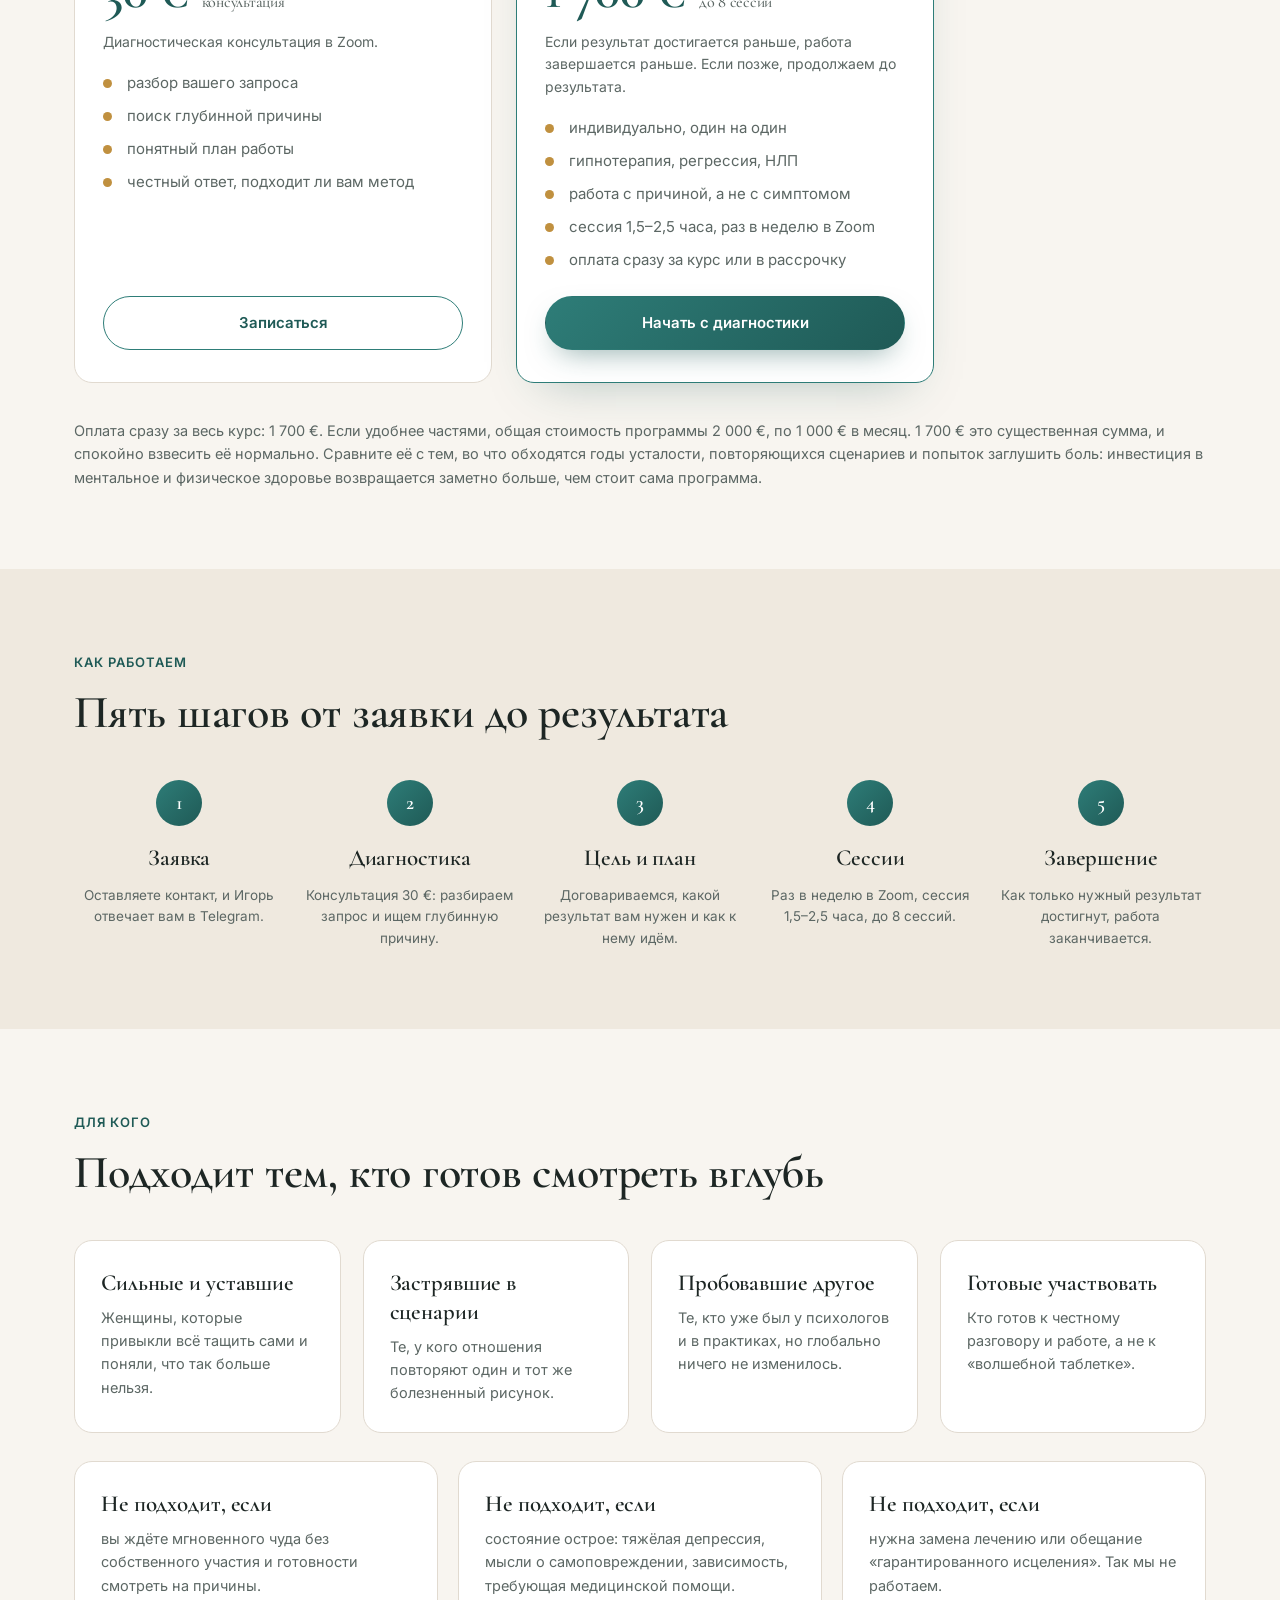
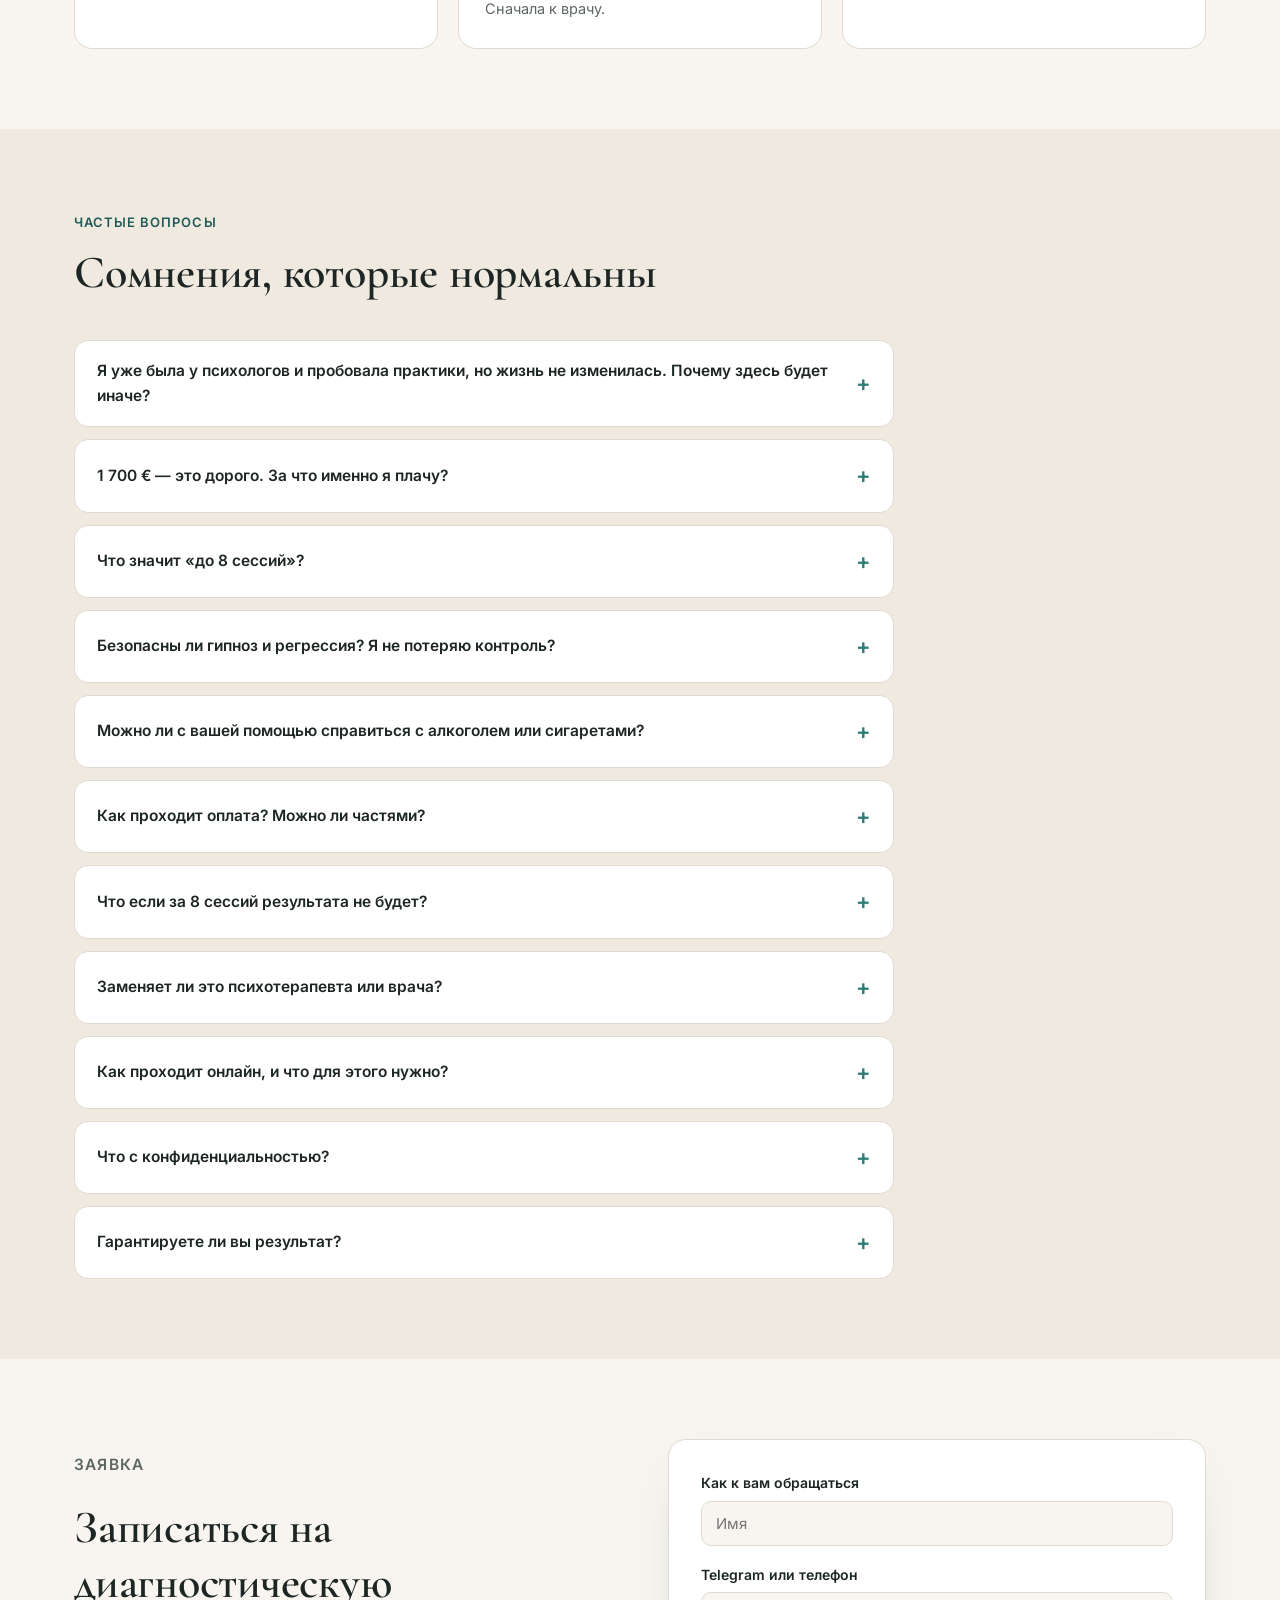
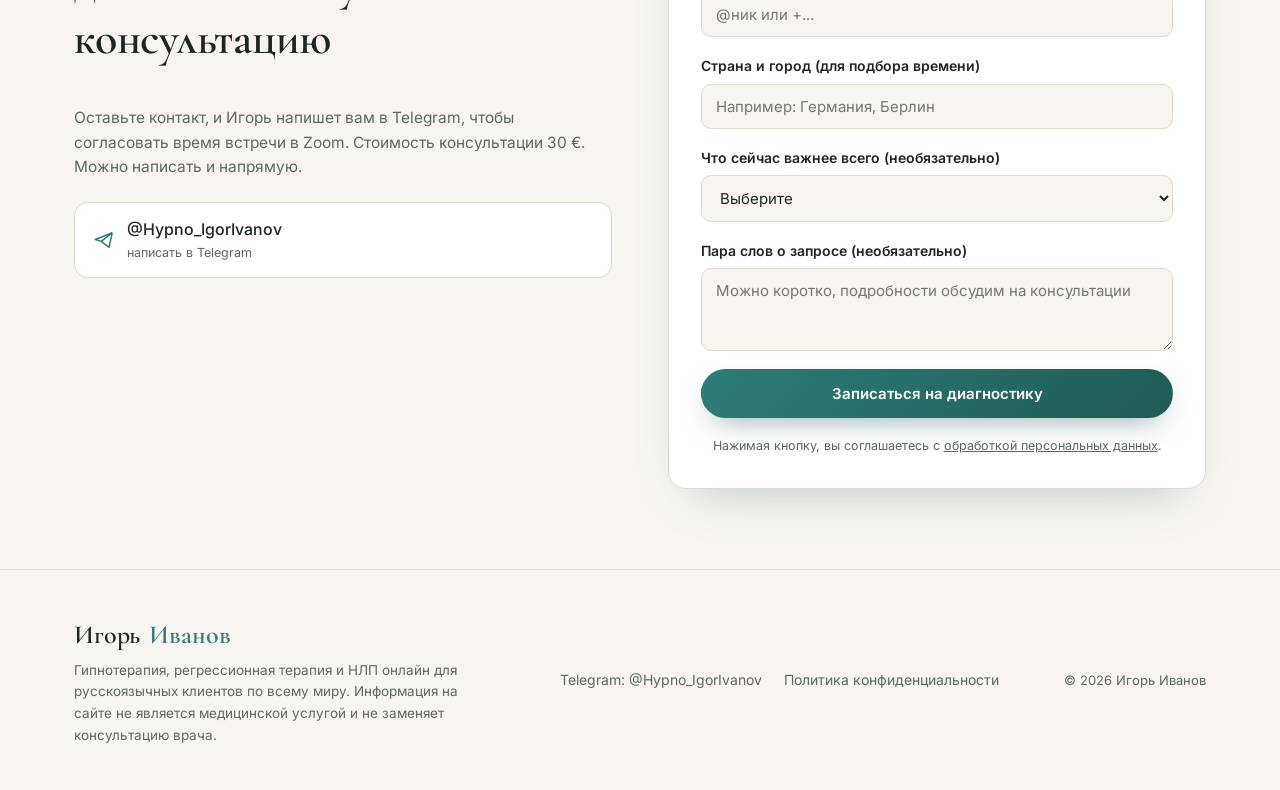
==== commit 4e5e9a0e: "Правки клиента: длительность сессии, оплата, продолжение до результата" ====
--- a/index.html
+++ b/index.html
@@ -47,7 +47,7 @@
       <div class="hero__content">
         <p class="eyebrow">Гипнотерапия · регрессия · НЛП · онлайн в Zoom</p>
         <h1>Вы так долго были сильной. <span>Пора найти, что стоит за усталостью</span></h1>
-        <p class="hero__lead">Игорь Иванов работает с глубинными чувствами, убеждениями и повторяющимися сценариями, которые незаметно управляют вашей жизнью. Ищем причину, а не только её внешние проявления. До 8 сессий, и не больше, чем нужно для результата.</p>
+        <p class="hero__lead">Игорь Иванов работает с глубинными чувствами, убеждениями и повторяющимися сценариями, которые незаметно управляют вашей жизнью. Ищем причину, а не только её внешние проявления. Программа до 8 сессий, а если нужно, продолжаем до результата.</p>
         <div class="hero__cta">
           <a href="#contact" class="btn btn--primary">Записаться на диагностику</a>
           <a href="#approach" class="btn btn--ghost">Как это работает</a>
@@ -194,7 +194,7 @@
         <div class="about__text">
           <p>Игорь работает с подсознанием: гипнотерапия, регрессионная терапия, НЛП и холистическая терапия сознания. В центре внимания глубинные чувства, убеждения, внутренние программы и сценарии, которые повторяются в жизни.</p>
           <p>Работа идёт онлайн через Zoom. Игорь живёт в Испании и принимает русскоязычных клиентов из разных стран, поэтому время сессий подбирается под ваш часовой пояс.</p>
-          <p>Задача не снять симптом на время, а найти причину и проработать её до результата. Поэтому программа называется «до 8 сессий»: если вы пришли к нужному раньше, вы платите за результат и заканчиваете раньше.</p>
+          <p>Задача не снять симптом на время, а найти причину и проработать её до результата. Поэтому программа называется «до 8 сессий»: если вы пришли к нужному раньше, вы платите за результат и заканчиваете раньше. Если за 8 сессий результат не достигнут, работа продолжается до его достижения.</p>
         </div>
         <div class="about__facts">
           <div class="about__fact"><strong>онлайн</strong><span>в Zoom, из любой страны</span></div>
@@ -228,17 +228,18 @@
           <span class="price-card__badge">Основная программа</span>
           <p class="price-card__from">индивидуальная работа</p>
           <div class="price-card__num">1 700 € <small>до 8 сессий</small></div>
-          <p class="price-card__desc">Если результат достигается раньше, работа завершается раньше.</p>
+          <p class="price-card__desc">Если результат достигается раньше, работа завершается раньше. Если позже, продолжаем до результата.</p>
           <ul class="checklist">
             <li>индивидуально, один на один</li>
             <li>гипнотерапия, регрессия, НЛП</li>
             <li>работа с причиной, а не с симптомом</li>
-            <li>онлайн в Zoom, в удобное время</li>
+            <li>сессия 1,5–2,5 часа, раз в неделю в Zoom</li>
+            <li>оплата сразу за курс или в рассрочку</li>
           </ul>
           <a href="#contact" class="btn btn--primary btn--block">Начать с диагностики</a>
         </div>
       </div>
-      <p class="price__note">1 700 € это существенная сумма, и спокойно взвесить её нормально. Сравните её с тем, во что обходятся годы усталости, повторяющихся сценариев и попыток заглушить боль: инвестиция в ментальное и физическое здоровье возвращается заметно больше, чем стоит сама программа.</p>
+      <p class="price__note">Оплата сразу за весь курс: 1 700 €. Если удобнее частями, общая стоимость программы 2 000 €, по 1 000 € в месяц. 1 700 € это существенная сумма, и спокойно взвесить её нормально. Сравните её с тем, во что обходятся годы усталости, повторяющихся сценариев и попыток заглушить боль: инвестиция в ментальное и физическое здоровье возвращается заметно больше, чем стоит сама программа.</p>
     </div>
   </section>
 
@@ -251,7 +252,7 @@
         <div class="step"><div class="step__num">1</div><h3>Заявка</h3><p>Оставляете контакт, и Игорь отвечает вам в Telegram.</p></div>
         <div class="step"><div class="step__num">2</div><h3>Диагностика</h3><p>Консультация 30 €: разбираем запрос и ищем глубинную причину.</p></div>
         <div class="step"><div class="step__num">3</div><h3>Цель и план</h3><p>Договариваемся, какой результат вам нужен и как к нему идём.</p></div>
-        <div class="step"><div class="step__num">4</div><h3>Сессии</h3><p>Индивидуальная работа в Zoom, до 8 сессий.</p></div>
+        <div class="step"><div class="step__num">4</div><h3>Сессии</h3><p>Раз в неделю в Zoom, сессия 1,5–2,5 часа, до 8 сессий.</p></div>
         <div class="step"><div class="step__num">5</div><h3>Завершение</h3><p>Как только нужный результат достигнут, работа заканчивается.</p></div>
       </div>
     </div>
@@ -304,7 +305,7 @@
         </details>
         <details class="faq__item">
           <summary>Что значит «до 8 сессий»?</summary>
-          <p>Это максимум, а не обязательный объём. Сколько сессий потребуется именно вам, будет понятно после диагностики. Иногда результат приходит быстрее, и тогда работа заканчивается раньше.</p>
+          <p>Это ориентир, а не потолок. Сколько сессий потребуется именно вам, будет понятно после диагностики. Иногда результат приходит быстрее, и тогда работа заканчивается раньше. Если за 8 сессий результат не достигнут, работа продолжается до его достижения. По словам Игоря, на практике такого пока не случалось.</p>
         </details>
         <details class="faq__item">
           <summary>Безопасны ли гипноз и регрессия? Я не потеряю контроль?</summary>
@@ -315,12 +316,20 @@
           <p>Мы работаем с причиной: пустотой, одиночеством, болью, которую хочется заглушить. Когда причина разобрана, потребность часто ослабевает. При выраженной физической зависимости обязательно подключайте врача: наша работа его не заменяет.</p>
         </details>
         <details class="faq__item">
+          <summary>Как проходит оплата? Можно ли частями?</summary>
+          <p>Оплата производится сразу за весь курс: 1 700 €. Если удобнее платить частями, общая стоимость программы составляет 2 000 €, по 1 000 € в месяц. Диагностическая консультация оплачивается отдельно, 30 €.</p>
+        </details>
+        <details class="faq__item">
+          <summary>Что если за 8 сессий результата не будет?</summary>
+          <p>Работа продолжается до достижения результата. По словам Игоря, в его практике таких случаев пока не было. Но результат зависит от запроса и вашего участия, поэтому гарантировать его нельзя.</p>
+        </details>
+        <details class="faq__item">
           <summary>Заменяет ли это психотерапевта или врача?</summary>
           <p>Нет. Это не медицинская услуга и не лечение. Если у вас депрессия, требующая медицинской помощи, или другие тяжёлые состояния, обращайтесь к врачу. Работа с подсознанием может идти параллельно, если врач не против.</p>
         </details>
         <details class="faq__item">
           <summary>Как проходит онлайн, и что для этого нужно?</summary>
-          <p>Встречи в Zoom. Нужны компьютер или телефон, наушники и тихое место, где вас никто не потревожит около часа. Игорь находится в Испании и работает с клиентами в разных часовых поясах, время согласуется индивидуально.</p>
+          <p>Встречи в Zoom. Нужны компьютер или телефон, наушники и тихое место, где вас никто не потревожит. Одна сессия длится от 1,5 до 2,5 часов, время не фиксировано, поэтому лучше выделять до 3 часов раз в неделю. Игорь находится в Испании и работает с клиентами в разных часовых поясах, время согласуется индивидуально.</p>
         </details>
         <details class="faq__item">
           <summary>Что с конфиденциальностью?</summary>
--- a/blog/blog.css
+++ b/blog/blog.css
@@ -0,0 +1,94 @@
+/* Стили блога. Цвета берутся из палитры сайта: install.mjs прописывает --b-* в blog.config.json (theme). */
+:root { --b-bg: #fff; --b-surface: #fff; --b-ink: #18181b; --b-text: #2b2b30; --b-soft: #6b6b73; --b-line: #e5e5e5; --b-accent: #2563eb; --b-accent-soft: #eef3ff; --b-radius: 16px; }
+.blog { padding: 112px 0 72px; background: var(--b-bg); color: var(--b-text); }
+.blog > section, .blog > article { width: 100%; max-width: 1160px; margin: 0 auto; padding: 0 20px; }
+.b-crumbs { display: flex; gap: 8px; flex-wrap: wrap; font-size: 14px; color: var(--b-soft); margin-bottom: 22px; }
+.b-crumbs a { color: var(--b-soft); text-decoration: none; }
+.b-crumbs a:hover { color: var(--b-accent); }
+.b-meta { display: flex; flex-wrap: wrap; align-items: center; gap: 6px 14px; font-size: 14px; color: var(--b-soft); }
+.b-chip { display: inline-block; padding: 3px 12px; border-radius: 999px; background: var(--b-accent-soft); color: var(--b-accent); font-weight: 600; font-size: 13px; }
+.b-head h1 { font-family: var(--ff-head, inherit); color: var(--b-ink); font-size: clamp(28px, 4.4vw, 46px); line-height: 1.15; margin: 14px 0 16px; letter-spacing: -0.01em; }
+.b-lead { font-size: 19px; line-height: 1.55; color: var(--b-soft); max-width: 720px; }
+.b-author { margin-top: 14px; font-size: 14px; color: var(--b-soft); }
+
+/* Статья */
+.b-article { max-width: 780px !important; }
+.b-cover { margin: 28px 0 8px; border-radius: var(--b-radius); overflow: hidden; }
+.b-cover img { display: block; width: 100%; height: auto; }
+.b-toc { margin: 28px 0; padding: 20px 24px; border: 1px solid var(--b-line); border-radius: var(--b-radius); background: var(--b-surface); }
+.b-toc ol { list-style: none; margin: 10px 0 0; padding: 0; }
+.b-toc li + li { margin-top: 6px; }
+.b-toc a { color: var(--b-text); text-decoration: none; }
+.b-toc a:hover { color: var(--b-accent); }
+.b-content { font-size: 18px; line-height: 1.75; margin-top: 28px; }
+.b-content h2 { font-family: var(--ff-head, inherit); color: var(--b-ink); font-size: clamp(24px, 3vw, 31px); line-height: 1.25; margin: 2em 0 .6em; scroll-margin-top: 100px; }
+.b-content h3 { font-family: var(--ff-head, inherit); color: var(--b-ink); font-size: 22px; margin: 1.6em 0 .5em; scroll-margin-top: 100px; }
+.b-content p { margin: 0 0 1.1em; }
+.b-content ul, .b-content ol { margin: 0 0 1.2em; padding-left: 1.4em; }
+.b-content ul { list-style: disc; }
+.b-content ol { list-style: decimal; }
+.b-content li + li { margin-top: 8px; }
+.b-content li::marker { color: var(--b-accent); }
+.b-content a { color: var(--b-accent); text-decoration: underline; text-underline-offset: 3px; }
+.b-content img { max-width: 100%; height: auto; border-radius: 12px; margin: 8px 0; }
+.b-content hr { border: 0; border-top: 1px solid var(--b-line); margin: 2em 0; }
+.b-content blockquote { margin: 1.4em 0; padding: 16px 22px; border-left: 4px solid var(--b-accent); background: var(--b-accent-soft); border-radius: 0 12px 12px 0; }
+.b-content blockquote p:last-child { margin-bottom: 0; }
+.b-content code { background: var(--b-accent-soft); padding: 2px 6px; border-radius: 6px; font-size: .92em; }
+.b-content pre { overflow-x: auto; padding: 16px; border-radius: 12px; background: var(--b-accent-soft); margin: 0 0 1.2em; }
+.b-table { overflow-x: auto; margin: 1.4em 0; border: 1px solid var(--b-line); border-radius: 12px; }
+.b-table table { width: 100%; border-collapse: collapse; font-size: 16px; line-height: 1.5; }
+.b-table th, .b-table td { padding: 12px 16px; text-align: left; border-bottom: 1px solid var(--b-line); vertical-align: top; }
+.b-table th { background: var(--b-accent-soft); color: var(--b-ink); font-weight: 600; white-space: nowrap; }
+.b-table tr:last-child td { border-bottom: 0; }
+
+.b-faq { margin-top: 44px; }
+.b-faq h2 { font-family: var(--ff-head, inherit); color: var(--b-ink); font-size: 28px; margin-bottom: 16px; }
+.b-faq details { border: 1px solid var(--b-line); border-radius: 12px; background: var(--b-surface); margin-bottom: 10px; padding: 0 20px; }
+.b-faq summary { cursor: pointer; padding: 16px 0; font-weight: 600; color: var(--b-ink); list-style: none; display: flex; justify-content: space-between; gap: 16px; }
+.b-faq summary::-webkit-details-marker { display: none; }
+.b-faq summary::after { content: '+'; color: var(--b-accent); font-size: 22px; line-height: 1; }
+.b-faq details[open] summary::after { content: '−'; }
+.b-faq details p { padding: 0 0 18px; color: var(--b-text); line-height: 1.65; }
+.b-disclaimer { margin-top: 32px; font-size: 14px; line-height: 1.55; color: var(--b-soft); padding-top: 16px; border-top: 1px solid var(--b-line); }
+.b-cta { margin-top: 40px; padding: 32px; border-radius: var(--b-radius); background: var(--b-accent-soft); border: 1px solid var(--b-line); text-align: left; }
+.b-cta h2 { font-family: var(--ff-head, inherit); color: var(--b-ink); font-size: 26px; margin-bottom: 8px; }
+.b-cta p { margin-bottom: 18px; color: var(--b-text); max-width: 560px; }
+.b-cta__btn { display: inline-flex; }
+.b-preview { margin: 0 0 22px; padding: 12px 16px; border-radius: 12px; background: #fff4d6; color: #6b4e00; font-size: 14px; border: 1px solid #f0d98a; }
+
+/* Карточки */
+.b-grid { display: grid; grid-template-columns: repeat(3, 1fr); gap: 24px; margin-top: 32px; }
+.b-card { display: flex; flex-direction: column; background: var(--b-surface); border: 1px solid var(--b-line); border-radius: var(--b-radius); overflow: hidden; transition: transform .2s, box-shadow .2s; }
+.b-card:hover { transform: translateY(-3px); box-shadow: 0 16px 36px rgba(20, 20, 30, .09); }
+.b-card__img { display: block; aspect-ratio: 16 / 10; overflow: hidden; background: var(--b-accent-soft); }
+.b-card__img img { width: 100%; height: 100%; object-fit: cover; display: block; }
+.b-card__body { display: flex; flex-direction: column; gap: 10px; padding: 22px; flex: 1; }
+.b-card h3 { font-family: var(--ff-head, inherit); font-size: 20px; line-height: 1.3; margin: 0; }
+.b-card h3 a { color: var(--b-ink); text-decoration: none; }
+.b-card h3 a:hover { color: var(--b-accent); }
+.b-card p { color: var(--b-soft); font-size: 15px; line-height: 1.55; margin: 0; }
+.b-more { margin-top: auto; padding-top: 6px; color: var(--b-accent); font-weight: 600; text-decoration: none; }
+.b-more::after { content: ' →'; }
+.b-related { margin-top: 72px !important; }
+.b-related h2, .b-home h2 { font-family: var(--ff-head, inherit); color: var(--b-ink); font-size: clamp(26px, 3.4vw, 36px); }
+.b-empty { margin-top: 32px; color: var(--b-soft); }
+
+/* Блок на главной */
+.b-home { padding: 88px 0; background: var(--b-bg); }
+.b-home .container { max-width: 1160px; margin: 0 auto; padding: 0 20px; }
+.b-home__head { display: flex; justify-content: space-between; align-items: flex-end; gap: 16px; flex-wrap: wrap; }
+.b-home .b-more { margin-top: 0; }
+
+@media (max-width: 960px) { .b-grid { grid-template-columns: repeat(2, 1fr); } }
+@media (max-width: 640px) {
+  .blog { padding: 92px 0 48px; }
+  .b-grid { grid-template-columns: 1fr; gap: 18px; }
+  .b-content { font-size: 17px; }
+  .b-lead { font-size: 17px; }
+  .b-cta { padding: 24px 20px; }
+  .b-home { padding: 56px 0; }
+}
+
+/* тема сайта */
+:root{--b-accent:var(--accent);--b-accent-soft:var(--accent-soft);--b-bg:var(--bg);--b-surface:var(--surface);--b-ink:var(--ink);--b-soft:var(--ink-soft);--b-line:var(--border)}
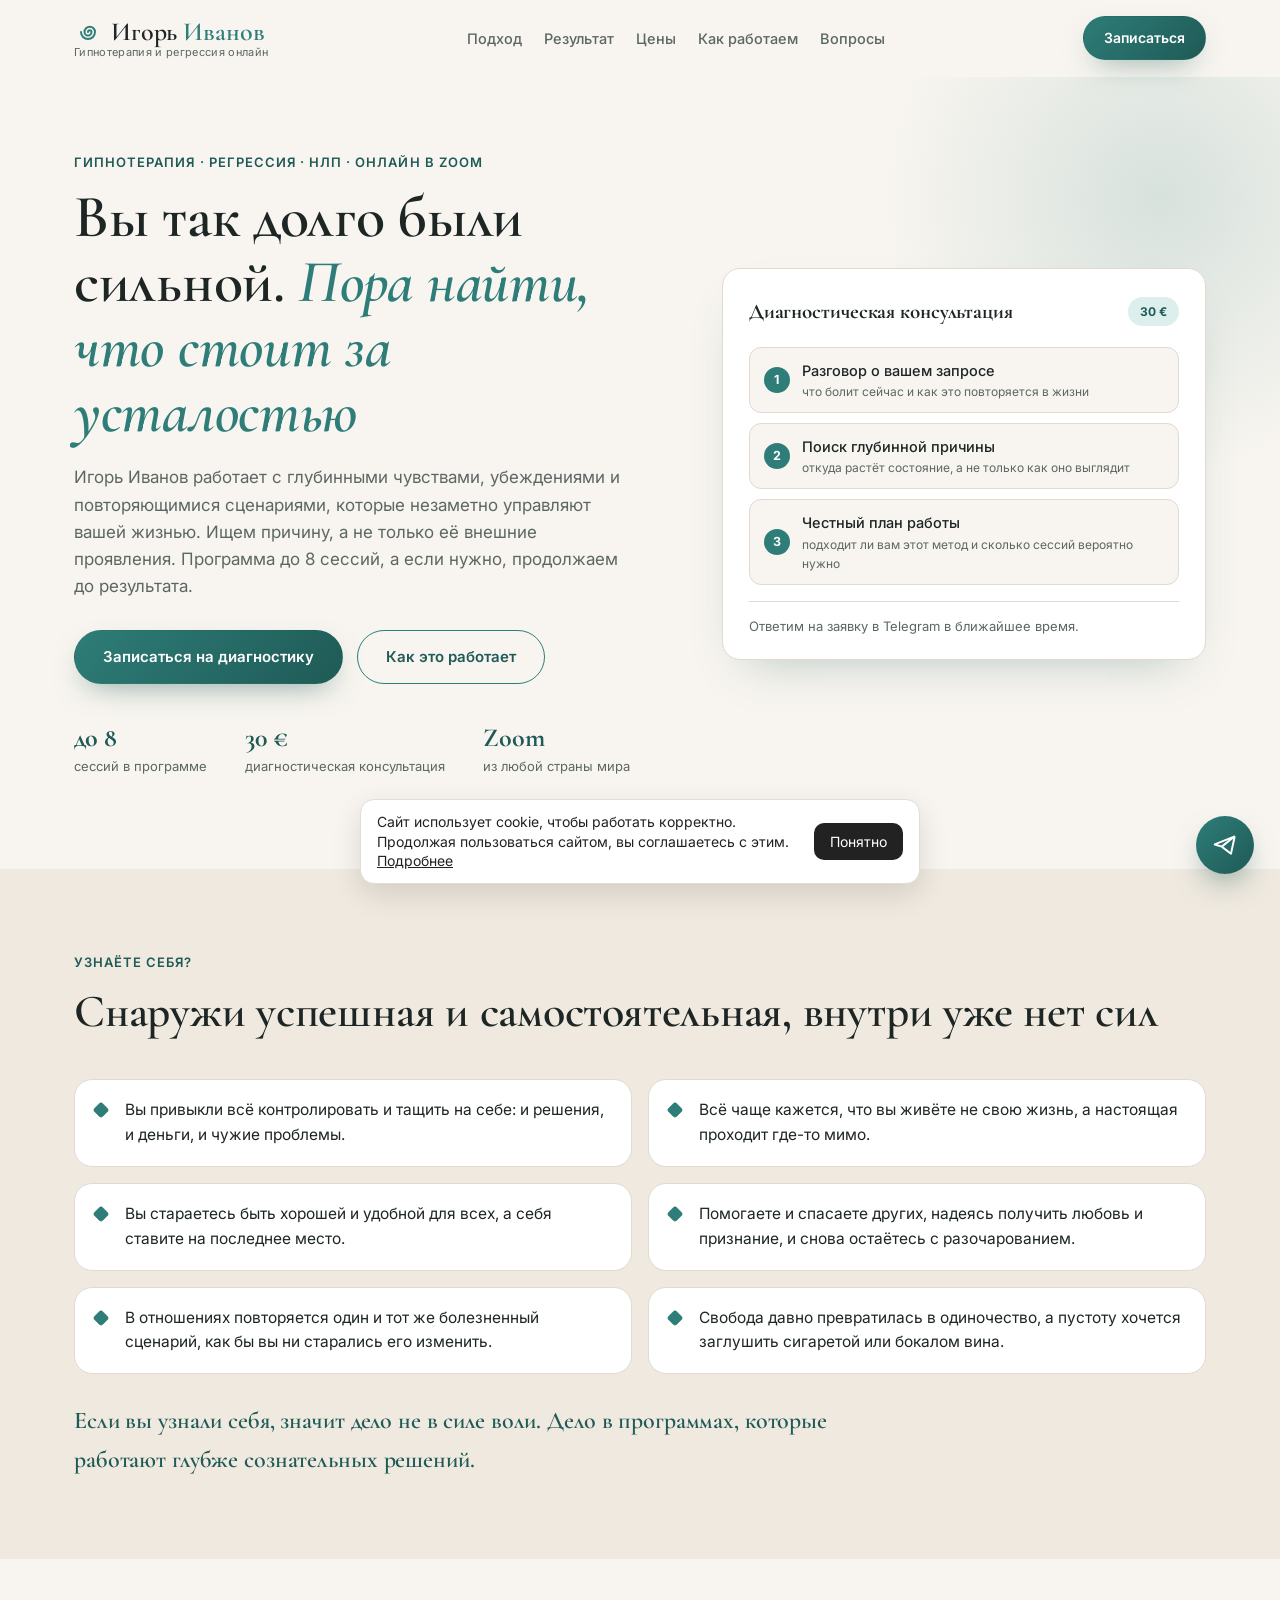
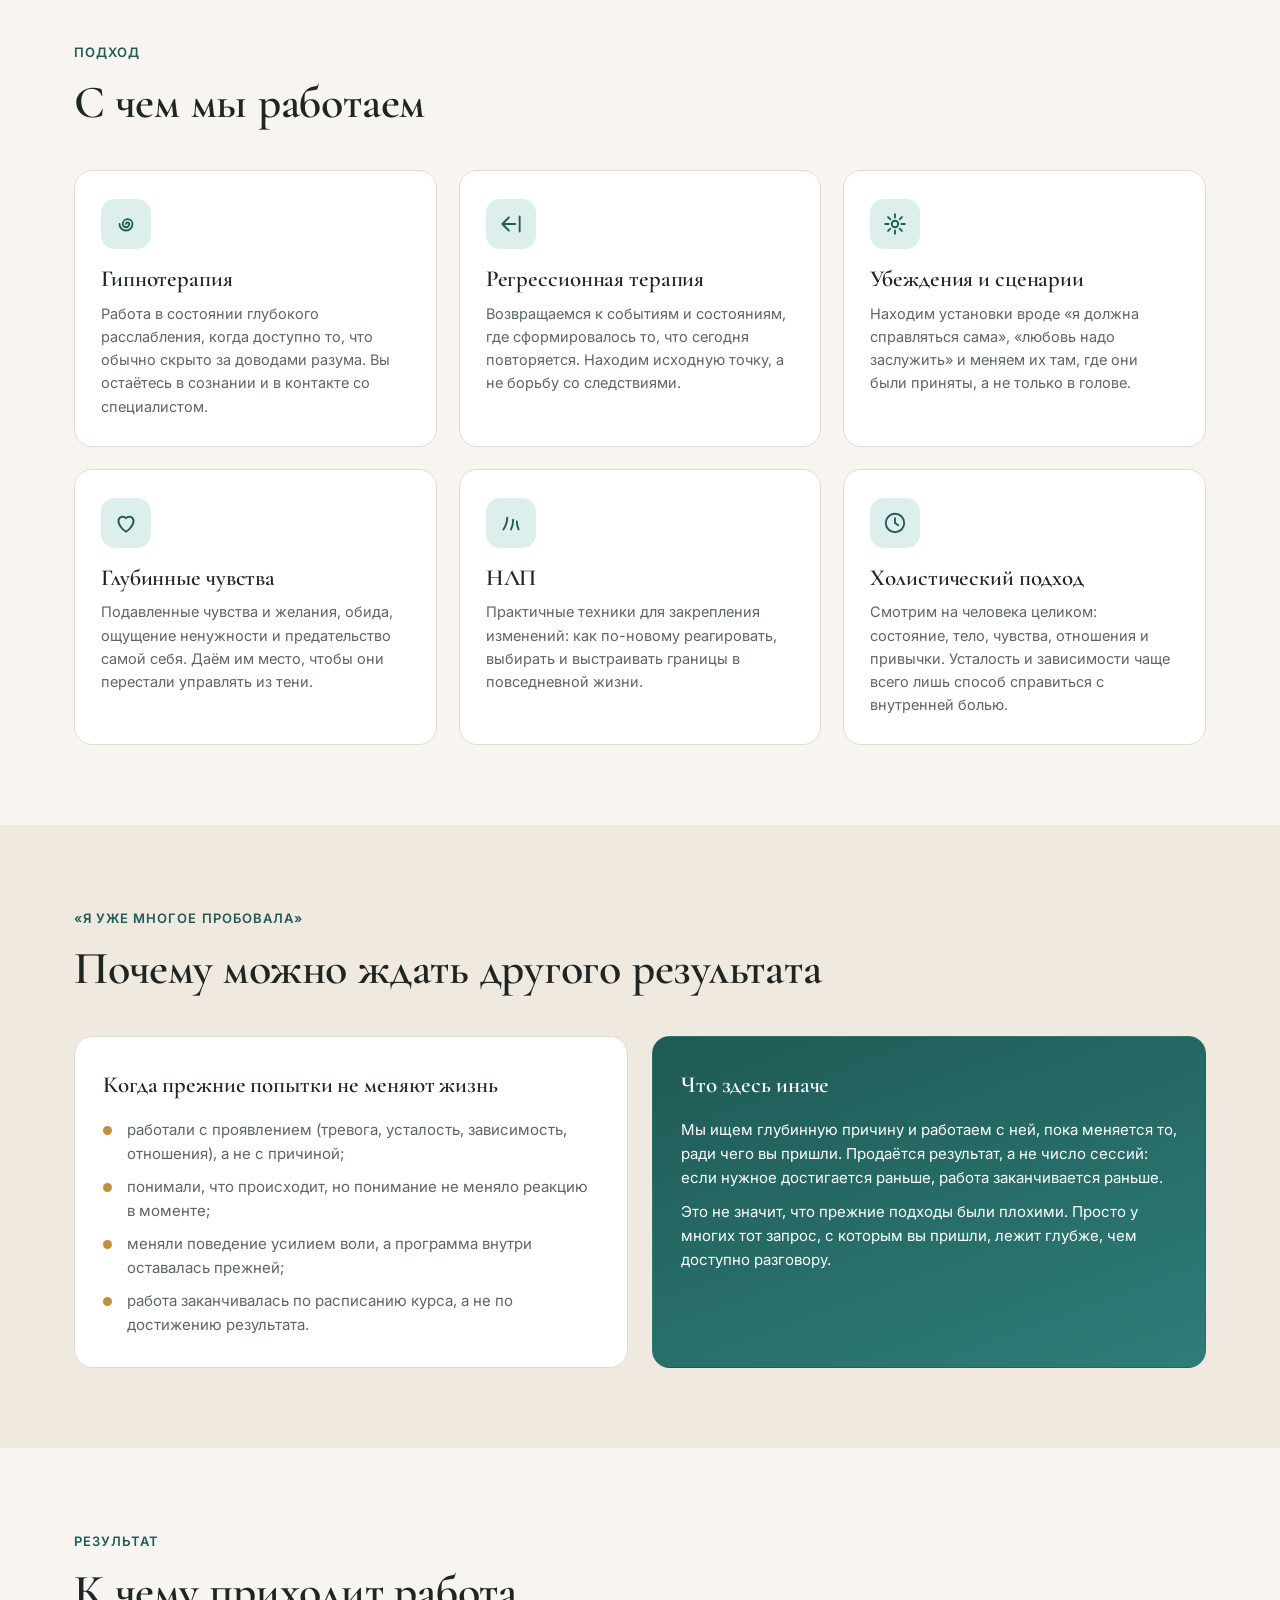
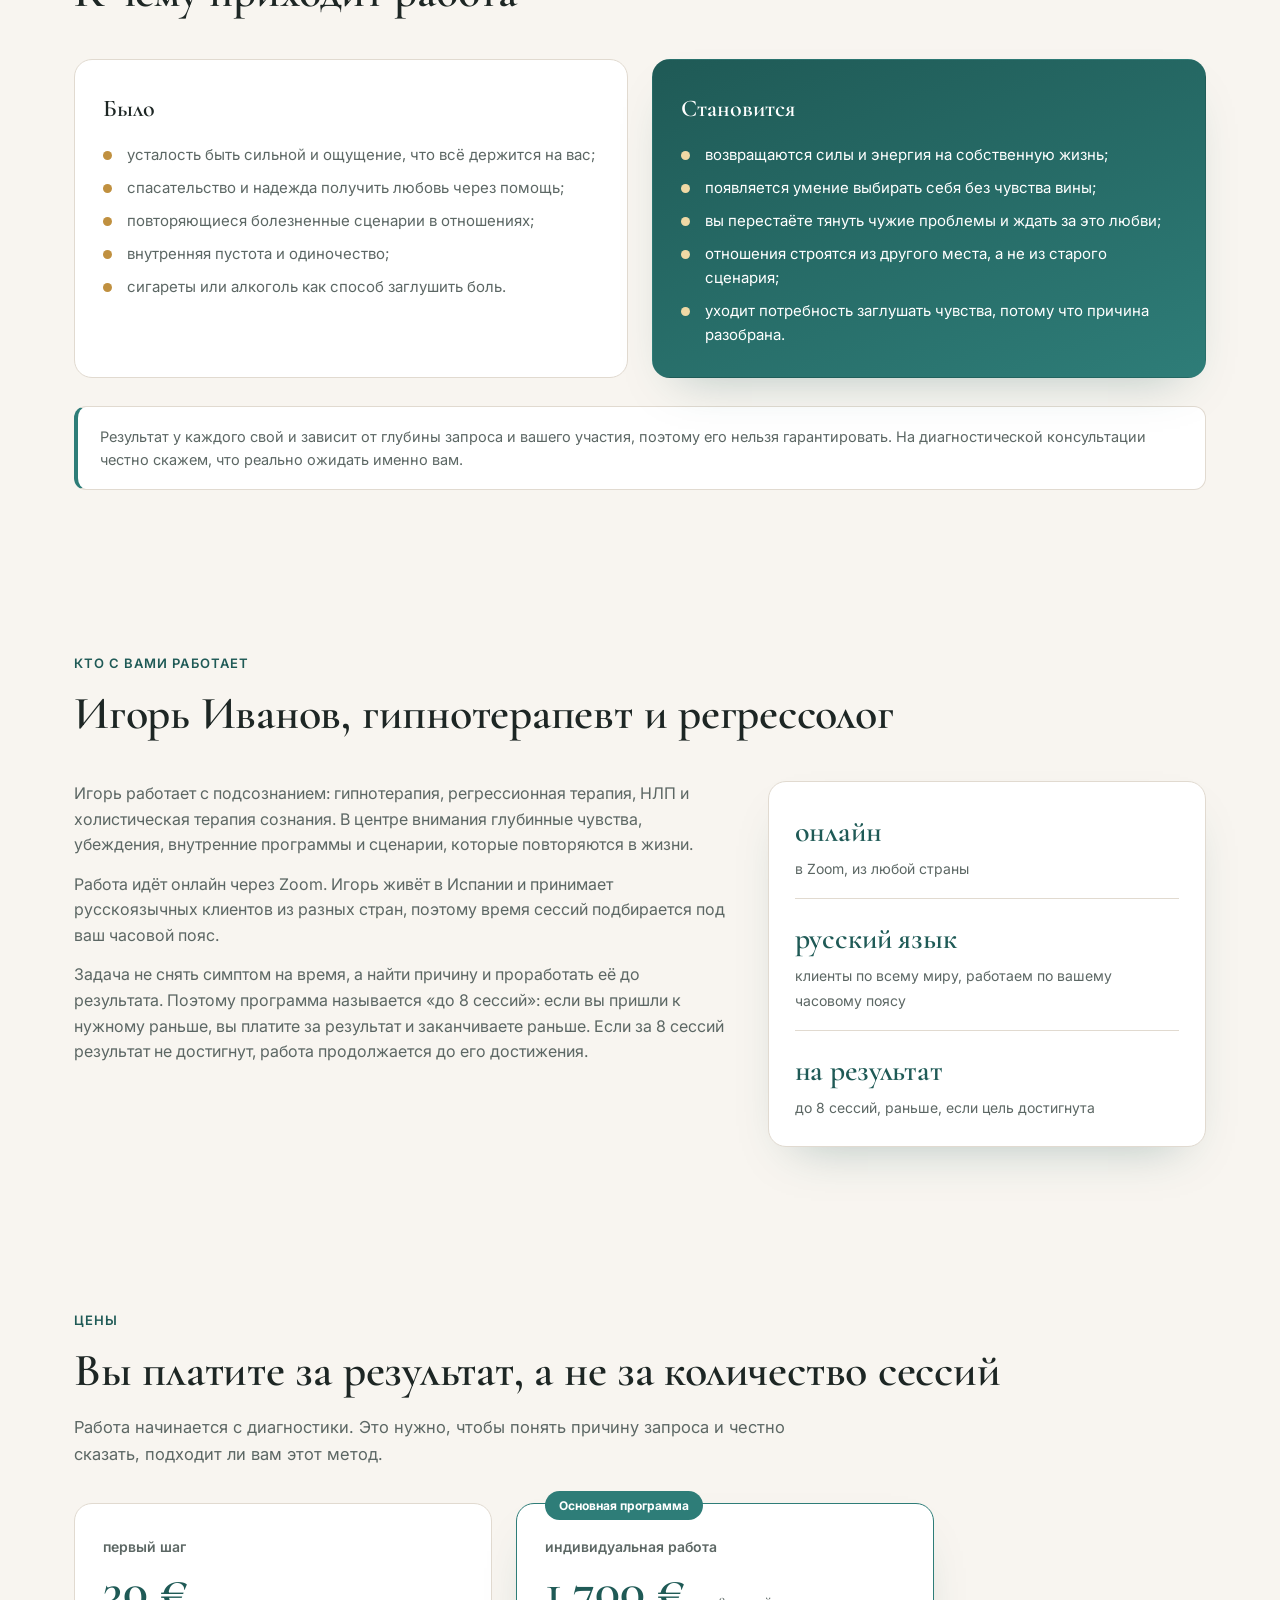
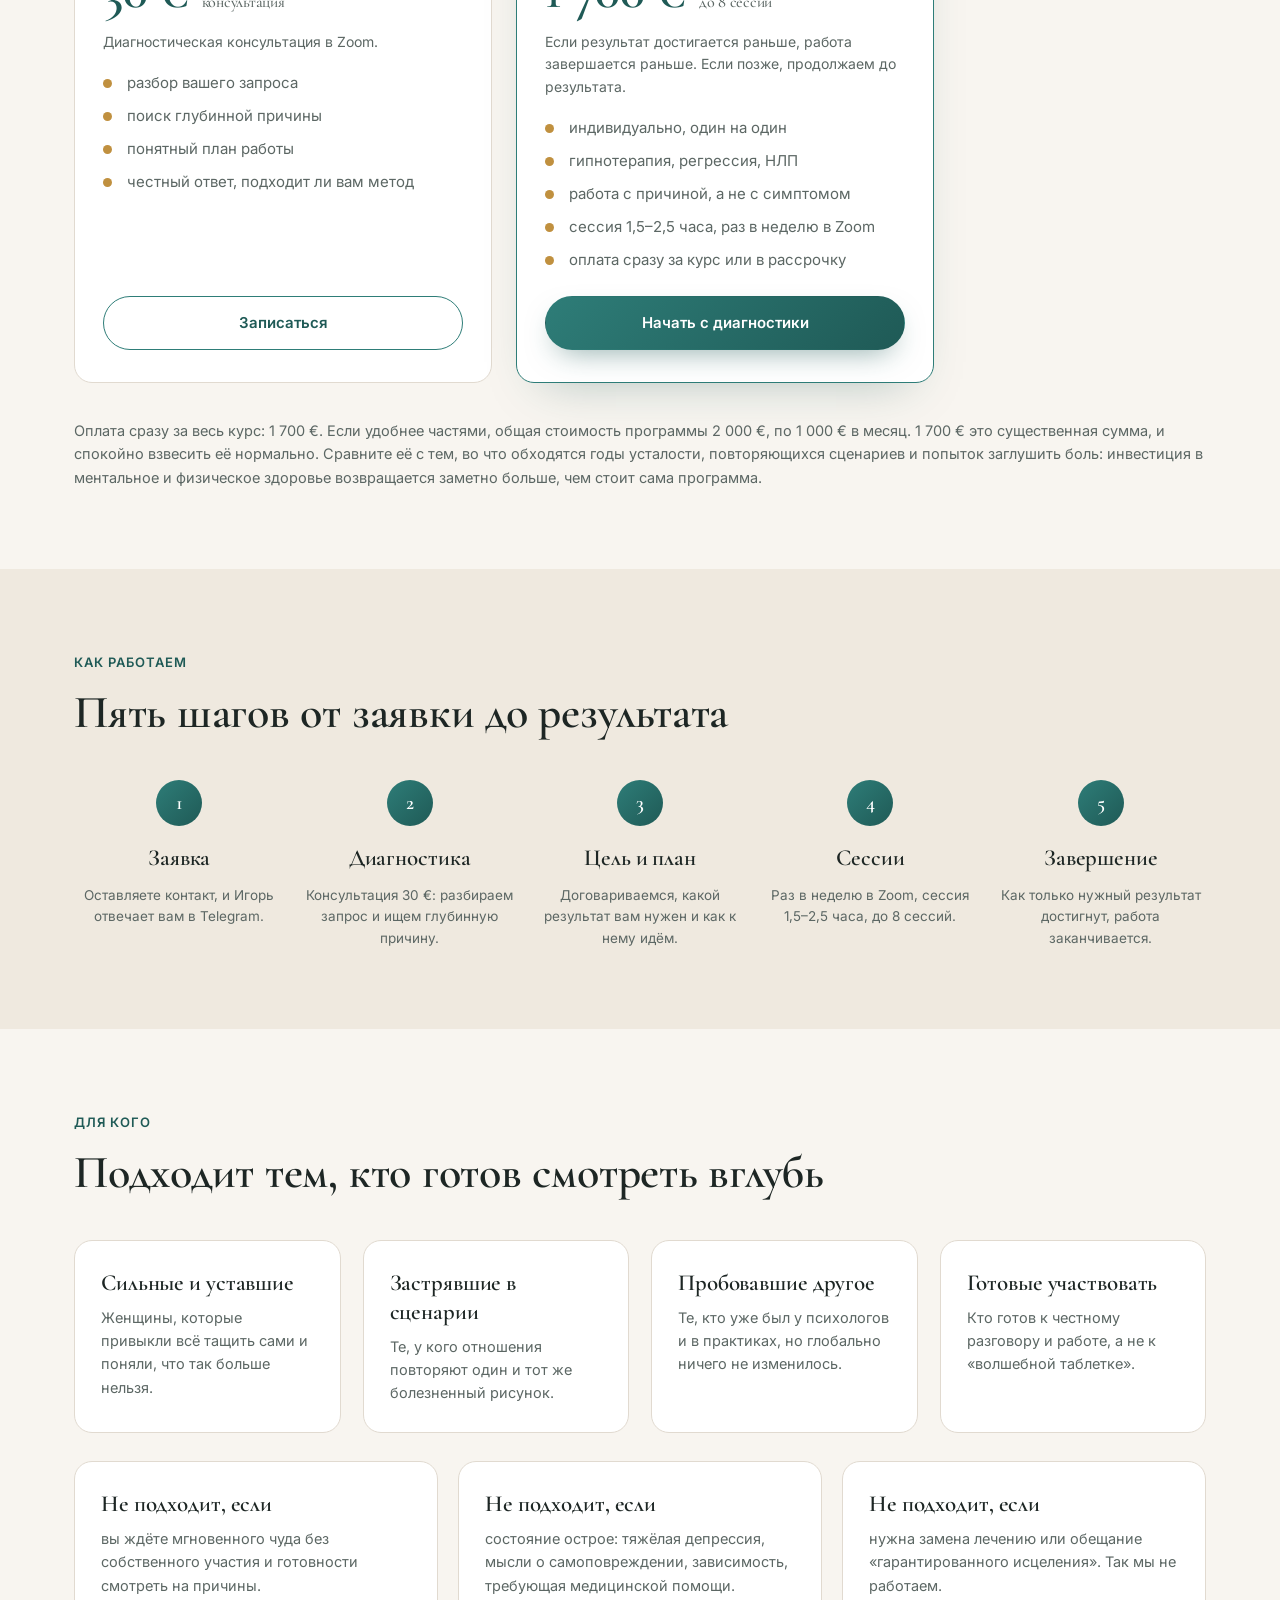
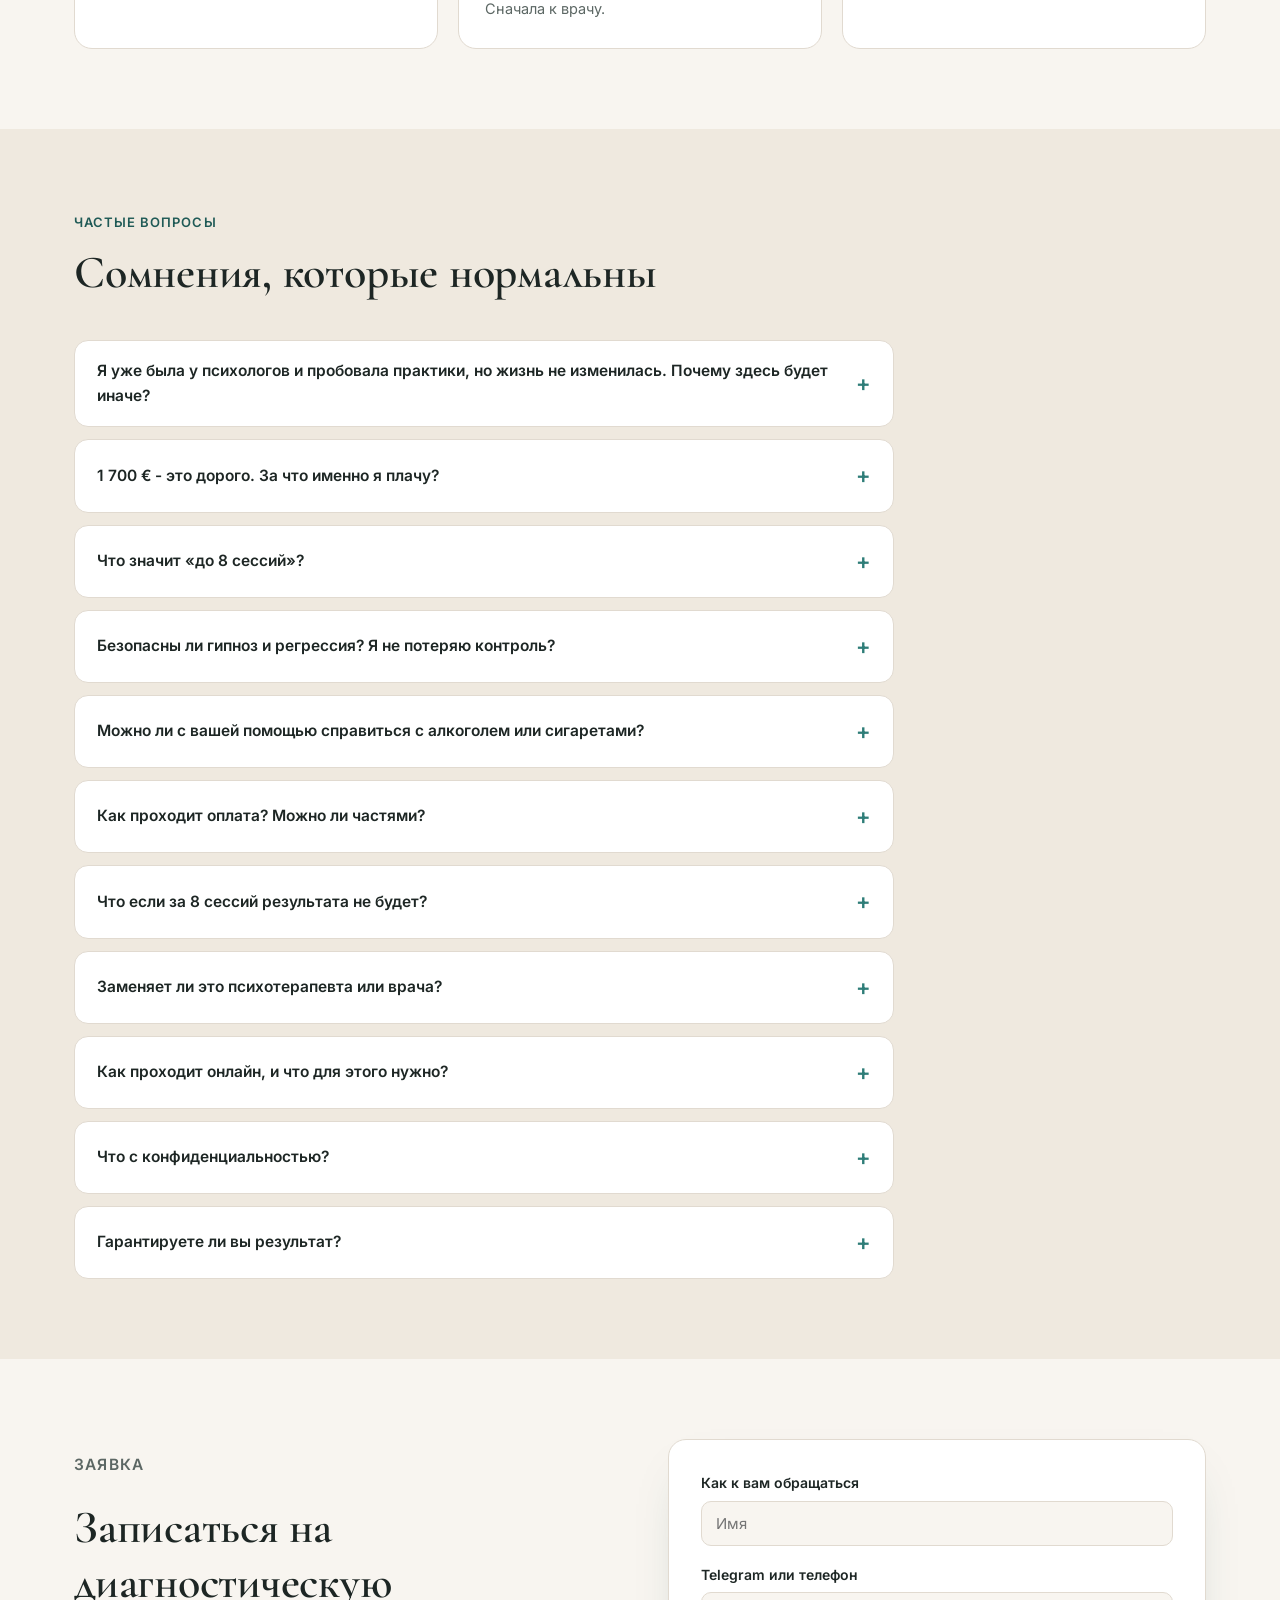
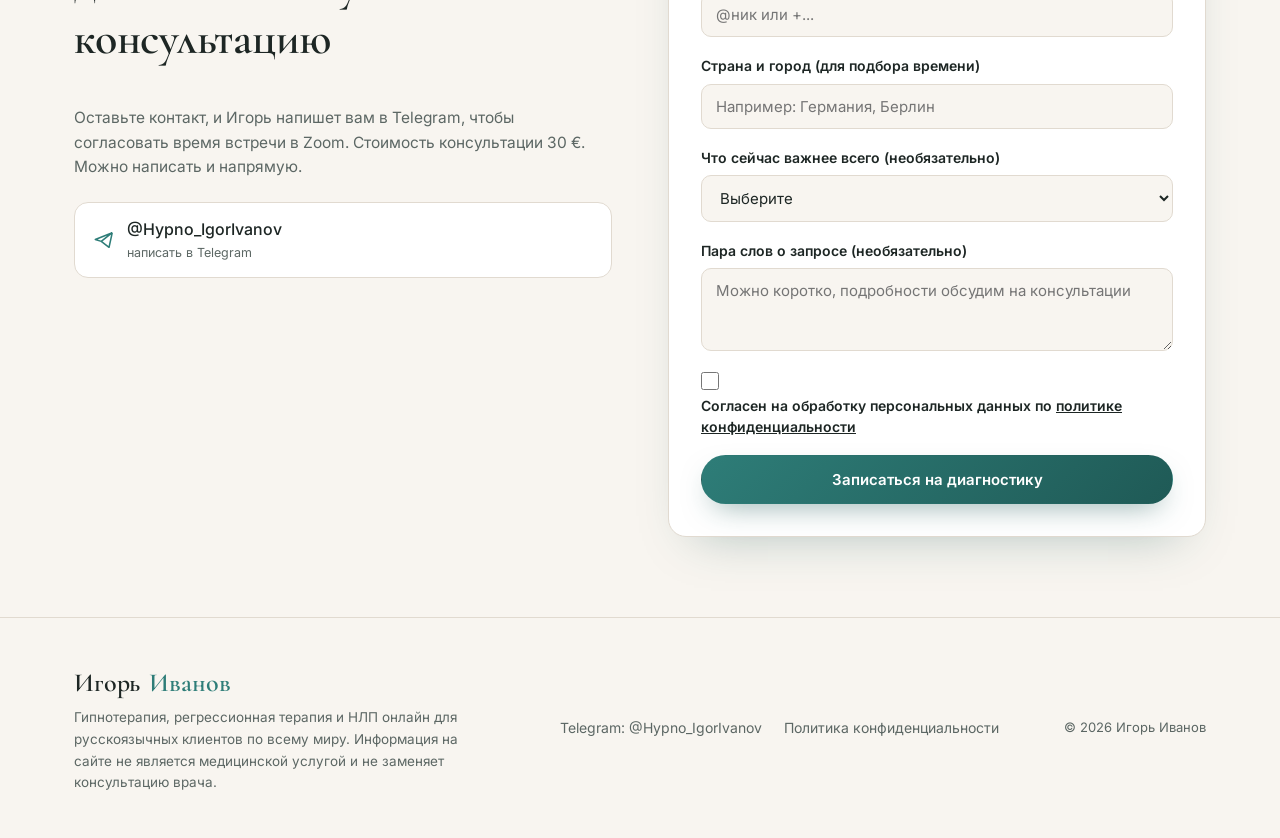
==== commit d2fd40cb: "SEO-база: canonical, og, JSON-LD, галочка согласия, cookie, оператор в политике Co-Authored-By: Clau" ====
--- a/index.html
+++ b/index.html
@@ -3,8 +3,20 @@
 <head>
 <meta charset="UTF-8">
 <meta name="viewport" content="width=device-width, initial-scale=1.0">
-<title>Игорь Иванов — гипнотерапевт и регрессолог онлайн, работа с подсознанием</title>
+<title>Игорь Иванов: гипнотерапевт и регрессолог онлайн, работа с подсознанием</title>
 <meta name="description" content="Игорь Иванов: гипнотерапия, регрессионная терапия и НЛП онлайн через Zoom для русскоязычных клиентов по всему миру. Находим глубинную причину, а не только симптомы. Диагностическая консультация 30 €, программа до 8 сессий.">
+<meta name="robots" content="index, follow">
+<link rel="canonical" href="https://murzzsite.github.io/ivanov-hypnotherapy/">
+<meta property="og:type" content="website">
+<meta property="og:locale" content="ru_RU">
+<meta property="og:site_name" content="Игорь Иванов">
+<meta property="og:title" content="Игорь Иванов: гипнотерапевт и регрессолог онлайн, работа с подсознанием">
+<meta property="og:description" content="Игорь Иванов: гипнотерапия, регрессионная терапия и НЛП онлайн через Zoom для русскоязычных клиентов по всему миру. Находим глубинную причину, а не только симптомы. Диагностическая консультация 30 €, программа до 8 сессий.">
+<meta property="og:url" content="https://murzzsite.github.io/ivanov-hypnotherapy/">
+<meta name="twitter:card" content="summary">
+<meta name="twitter:title" content="Игорь Иванов: гипнотерапевт и регрессолог онлайн, работа с подсознанием">
+<meta name="twitter:description" content="Игорь Иванов: гипнотерапия, регрессионная терапия и НЛП онлайн через Zoom для русскоязычных клиентов по всему миру. Находим глубинную причину, а не только симптомы. Диагностическая консультация 30 €, программа до 8 сессий.">
+<script type="application/ld+json">{"@context": "https://schema.org", "@type": "ProfessionalService", "name": "Игорь Иванов: гипнотерапия и регрессионная терапия онлайн", "url": "https://murzzsite.github.io/ivanov-hypnotherapy/", "description": "Гипнотерапия, регрессионная терапия и НЛП онлайн через Zoom для русскоязычных клиентов по всему миру.", "founder": {"@type": "Person", "name": "Игорь Иванов", "jobTitle": "Гипнотерапевт, регрессолог", "sameAs": ["https://t.me/Hypno_IgorIvanov", "https://t.me/zaebistherapy"]}, "availableLanguage": "ru", "areaServed": "Весь мир, онлайн"}</script>
 <link rel="preconnect" href="https://fonts.googleapis.com">
 <link rel="preconnect" href="https://fonts.gstatic.com" crossorigin>
 <link href="https://fonts.googleapis.com/css2?family=Cormorant+Garamond:ital,wght@0,500;0,600;0,700;1,500;1,600&family=Inter:wght@400;500;600;700;800&display=swap" rel="stylesheet">
@@ -300,7 +312,7 @@
           <p>Гарантировать нельзя, но можно объяснить различие. Многие подходы работают на уровне осознания: вы всё понимаете, а реакция остаётся прежней. Здесь работа идёт с подсознанием, где сидят программы и сценарии, и продолжается до достижения результата, а не до конца курса. На диагностической консультации за 30 € вы сможете проверить подход, прежде чем решать про программу.</p>
         </details>
         <details class="faq__item">
-          <summary>1 700 € — это дорого. За что именно я плачу?</summary>
+          <summary>1 700 € - это дорого. За что именно я плачу?</summary>
           <p>За индивидуальную работу до результата: поиск глубинной причины и её проработку, а не за часы по счётчику. Если нужное достигается раньше, чем за 8 сессий, работа заканчивается раньше. Эту сумму стоит сравнивать с тем, чего стоят годы усталости, повторяющихся сценариев и способов заглушить боль для вашего здоровья, отношений и жизни.</p>
         </details>
         <details class="faq__item">
@@ -386,8 +398,9 @@
           <span>Пара слов о запросе (необязательно)</span>
           <textarea name="comment" rows="3" placeholder="Можно коротко, подробности обсудим на консультации"></textarea>
         </label>
+        <label class="form__consent"><input type="checkbox" name="consent" required><span>Согласен на обработку персональных данных по <a href="privacy.html" target="_blank" rel="noopener">политике конфиденциальности</a></span></label>
         <button type="submit" class="btn btn--primary btn--block">Записаться на диагностику</button>
-        <p class="form__hint">Нажимая кнопку, вы соглашаетесь с <a href="privacy.html" target="_blank">обработкой персональных данных</a>.</p>
+        
       </form>
     </div>
   </section>
@@ -416,5 +429,7 @@
 </footer>
 
 <script src="script.js"></script>
+<div class="cookie" id="cookie" hidden role="region" aria-label="Cookie"><p>Сайт использует cookie, чтобы работать корректно. Продолжая пользоваться сайтом, вы соглашаетесь с этим. <a href="privacy.html">Подробнее</a></p><button type="button" id="cookieOk">Понятно</button></div>
+<script>(function(){var b=document.getElementById("cookie");try{if(!localStorage.getItem("cookie_ok")){b.hidden=false}}catch(e){b.hidden=false}document.getElementById("cookieOk").onclick=function(){b.hidden=true;try{localStorage.setItem("cookie_ok","1")}catch(e){}}})();</script>
 </body>
 </html>
--- a/styles.css
+++ b/styles.css
@@ -482,3 +482,12 @@
 @media (max-width: 560px) { .logo__main { font-size: 22px; } .price-card__num { font-size: 44px; } }
 .price-grid--2 { grid-template-columns: repeat(2, 1fr); max-width: 860px; }
 @media (max-width: 900px) { .price-grid--2 { grid-template-columns: 1fr; max-width: 460px; } }
+
+.form__consent{display:flex;gap:10px;align-items:flex-start;font-size:14px;line-height:1.45;color:inherit}
+.form__consent input{margin-top:3px;flex:none;width:18px;height:18px}
+.form__consent a{text-decoration:underline}
+.cookie{position:fixed;left:16px;right:16px;bottom:16px;z-index:60;max-width:560px;margin:0 auto;display:flex;gap:14px;align-items:center;background:#fff;color:#222;border:1px solid #e3ddd2;border-radius:14px;padding:12px 16px;box-shadow:0 10px 30px rgba(0,0,0,.12);font-size:14px;line-height:1.4}
+.cookie[hidden]{display:none}
+.cookie p{margin:0}
+.cookie a{text-decoration:underline}
+.cookie button{flex:none;border:0;background:#222;color:#fff;border-radius:10px;padding:9px 16px;font:inherit;cursor:pointer}
